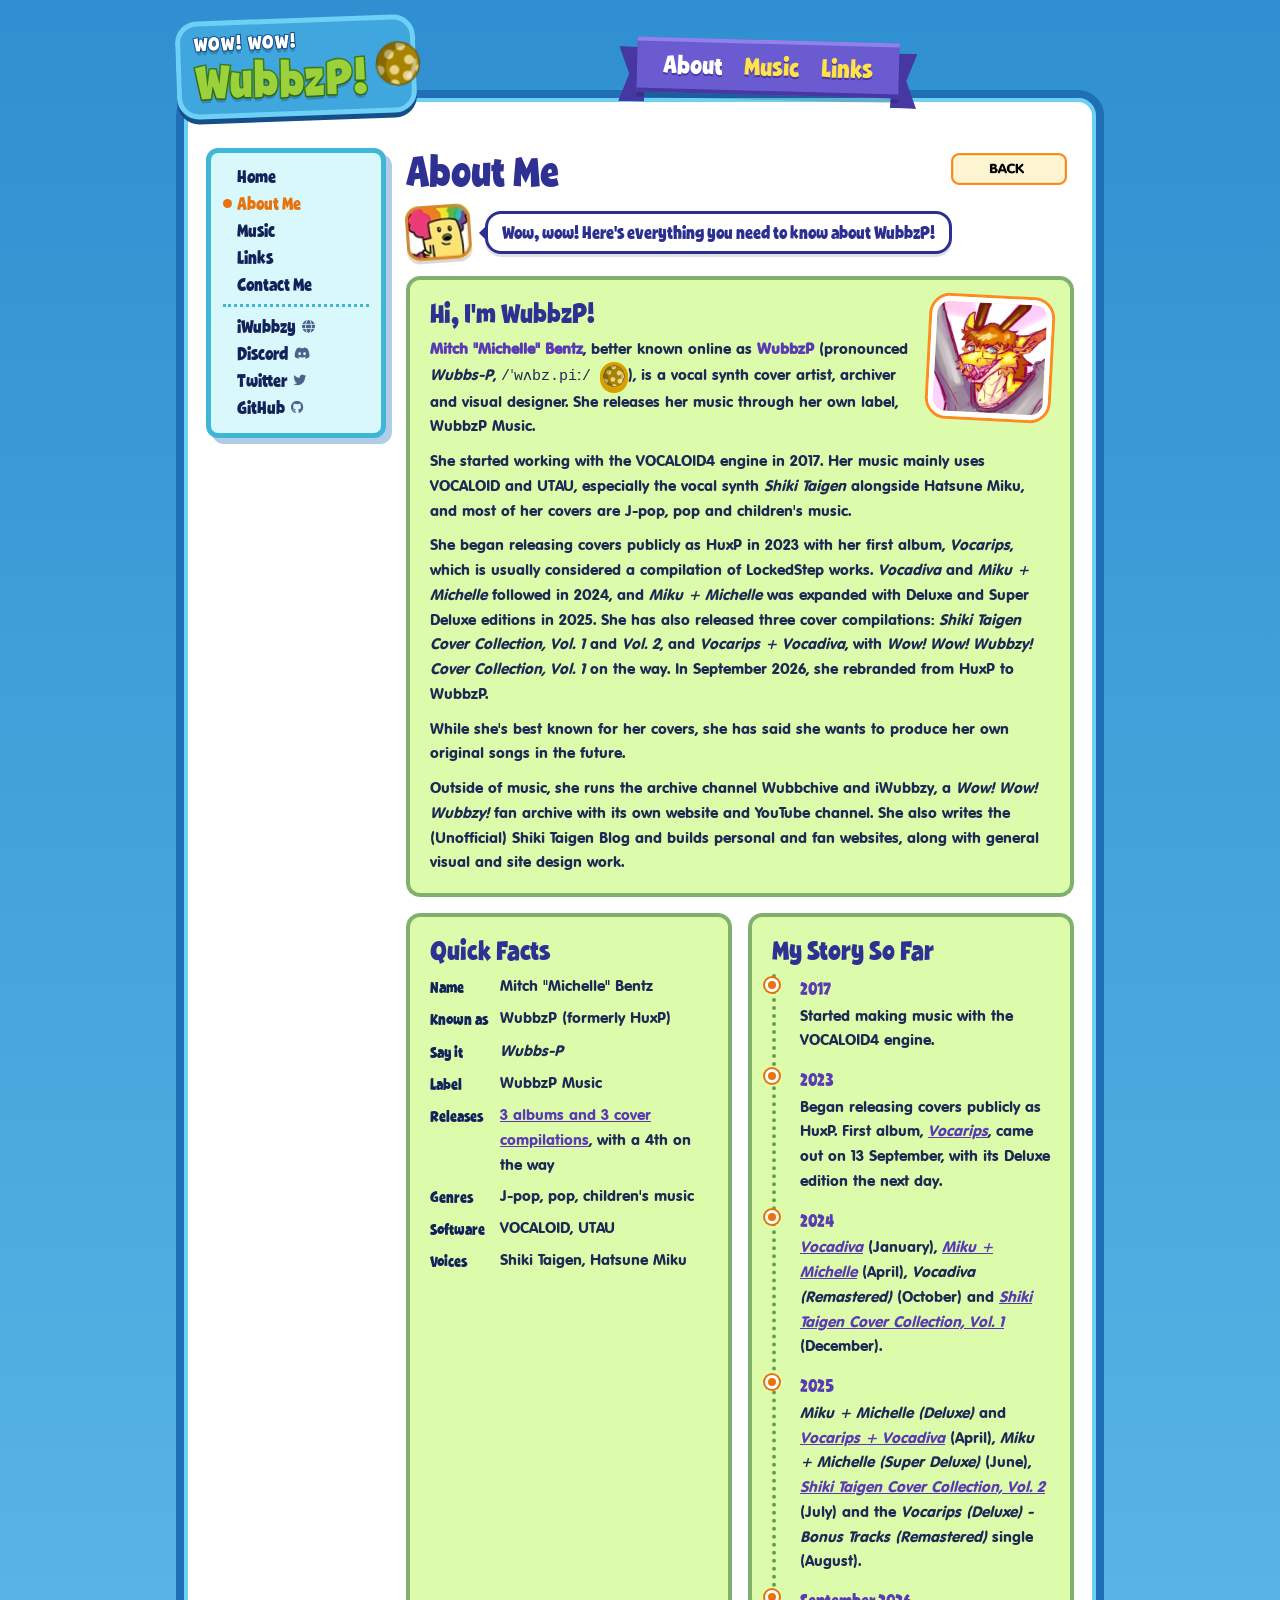
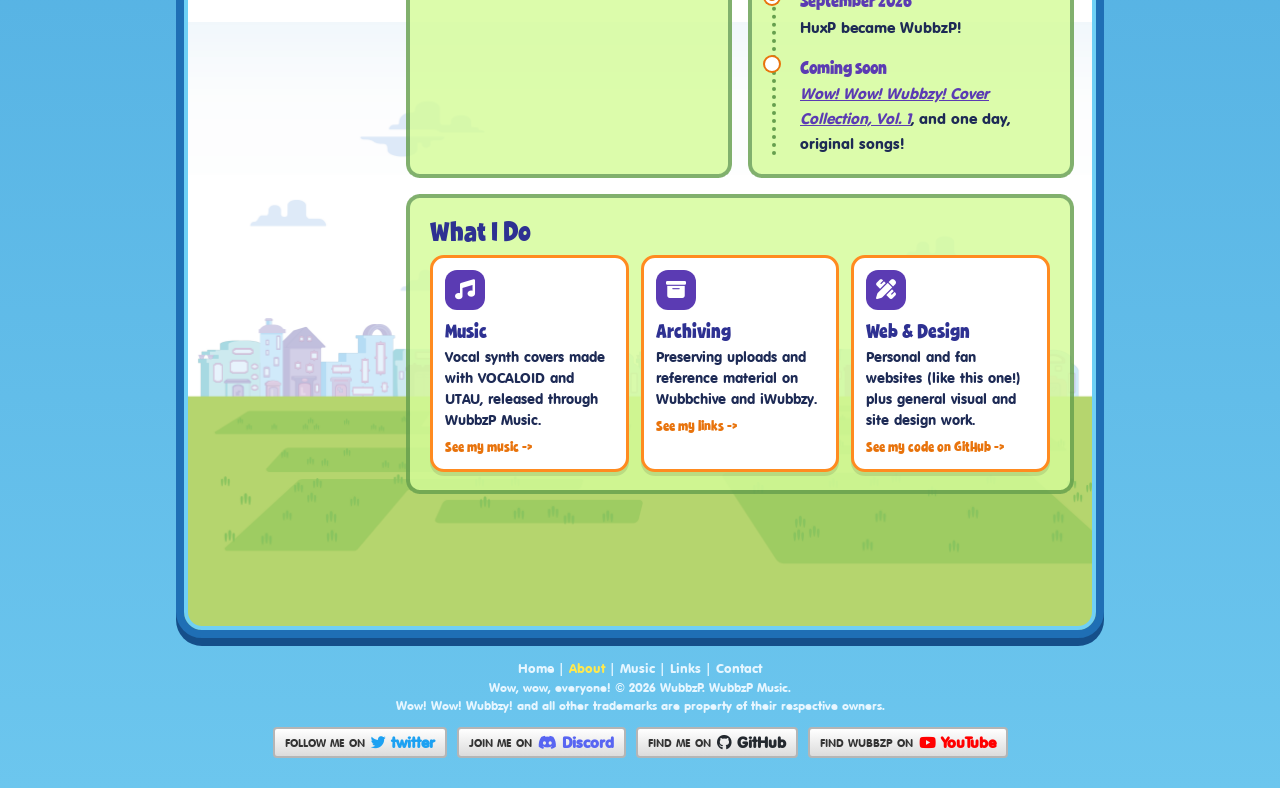
==== about/index.html @ c5487e85 "fix" ====
<!DOCTYPE html>
<html lang="en">
<head>
<meta charset="utf-8"/>
<meta content="width=device-width, initial-scale=1, viewport-fit=cover" name="viewport"/>
<title>About Me | WubbzP</title>
<link href="/assets/icons/kickball-32.png?v=10" rel="icon" sizes="32x32" type="image/png"/>
<meta content="#FBE073" name="theme-color"/>
<link href="/site.webmanifest" rel="manifest"/>
<link href="/assets/icons/wubbzp-192.png" rel="apple-touch-icon"/>
<meta content="About WubbzP (Mitch &quot;Michelle&quot; Bentz): vocal synth cover artist, archiver and visual designer, formerly known as HuxP." name="description"/>
<meta content="About Me | WubbzP" property="og:title"/>
<meta content="About WubbzP (Mitch &quot;Michelle&quot; Bentz): vocal synth cover artist, archiver and visual designer, formerly known as HuxP." property="og:description"/>
<meta content="website" property="og:type"/>
<meta content="https://wubbzp.com/about/" property="og:url"/>
<meta content="https://wubbzp.com/assets/images/mbymiy.png" property="og:image"/>
<meta content="summary_large_image" name="twitter:card"/>
<meta content="@WubbzP" name="twitter:site"/>
<meta content="https://wubbzp.com/assets/images/mbymiy.png" name="twitter:image"/>
<link rel="stylesheet" href="https://cdnjs.cloudflare.com/ajax/libs/font-awesome/6.5.2/css/all.min.css" crossorigin="anonymous" referrerpolicy="no-referrer">
<link rel="stylesheet" href="/assets/css/style.css?v=9a9d2934">
<script>document.documentElement.className += " js";</script>
</head>
<body>
<a class="skip-link" href="#content">Skip to content</a>

<div class="site">

  <!-- Header -->
  <header class="header">
    <a href="/" class="logo" aria-label="WubbzP home">
      <span class="logo-text" aria-hidden="true"><small>WOW! WOW!</small>WubbzP!</span>
      <img src="/assets/icons/kickball-32.png" alt="" />
    </a>

    <nav class="ribbon" aria-label="Main">
      <ul>
        <li><a href="/about/" aria-current="page">About</a></li>
        <li><a href="/music/">Music</a></li>
        <li><a href="/links/">Links</a></li>
      </ul>
    </nav>
  </header>

  <!-- Main stage -->
  <div class="stage stage-page">

    <!-- Left menu -->
    <aside class="sidebar">
      <nav class="menu" aria-label="Site menu">
        <ul>
          <li><a href="/">Home</a></li>
          <li><a href="/about/" aria-current="page">About Me</a></li>
          <li><a href="/music/">Music</a></li>
          <li><a href="/links/">Links</a></li>
          <li><a href="/contact/">Contact Me</a></li>
          <li class="menu-divider" role="separator"></li>
          <li><a href="https://iwubbzy.com" target="_blank" rel="noopener">iWubbzy <i class="fa-solid fa-globe" aria-hidden="true"></i></a></li>
          <li><a href="https://discord.gg/hKXwdhUQzr" target="_blank" rel="noopener">Discord <i class="fa-brands fa-discord" aria-hidden="true"></i></a></li>
          <li><a href="https://twitter.com/wubbzp" target="_blank" rel="noopener">Twitter <i class="fa-brands fa-twitter" aria-hidden="true"></i></a></li>
          <li><a href="https://github.com/wubbzp" target="_blank" rel="noopener">GitHub <i class="fa-brands fa-github" aria-hidden="true"></i></a></li>
        </ul>
      </nav>
    </aside>

    <main class="page" id="content">
      <div class="page-head">
        <h1 class="page-title">About Me</h1>
        <a href="/" class="back-btn" aria-label="Back to home"></a>
      </div>

      <div class="guide">
        <img src="/assets/images/characters/wubbzy.png" alt="" />
        <p>Wow, wow! Here's everything you need to know about WubbzP!</p>
      </div>

      <section class="panel" aria-labelledby="hi">
        <img src="/assets/images/wbzp.png" alt="WubbzP's icon" class="avatar" />
        <h2 id="hi">Hi, I'm WubbzP!</h2>
        <p><strong>Mitch "Michelle" Bentz</strong>, better known online as <strong>WubbzP</strong> (pronounced <em>Wubbs-P</em>, <code>/ˈwʌbz.piː/</code> <button type="button" class="audio-btn" data-play="wubbzp-audio" aria-label="Play WubbzP pronunciation" title="Play pronunciation">Play pronunciation</button>), is a vocal synth cover artist, archiver and visual designer. She releases her music through her own label, WubbzP Music.</p>
        <audio id="wubbzp-audio" src="/assets/audio/How to Pronounce WubbzP.mp3" preload="none"></audio>
        <p>She started working with the VOCALOID4 engine in 2017. Her music mainly uses VOCALOID and UTAU, especially the vocal synth <em>Shiki Taigen</em> alongside Hatsune Miku, and most of her covers are J-pop, pop and children's music.</p>
        <p>She began releasing covers publicly as HuxP in 2023 with her first album, <cite>Vocarips</cite>, which is usually considered a compilation of LockedStep works. <cite>Vocadiva</cite> and <cite>Miku + Michelle</cite> followed in 2024, and <cite>Miku + Michelle</cite> was expanded with Deluxe and Super Deluxe editions in 2025. She has also released three cover compilations: <cite>Shiki Taigen Cover Collection, Vol. 1</cite> and <cite>Vol. 2</cite>, and <cite>Vocarips + Vocadiva</cite>, with <cite>Wow! Wow! Wubbzy! Cover Collection, Vol. 1</cite> on the way. In September 2026, she rebranded from HuxP to WubbzP.</p>
        <p>While she's best known for her covers, she has said she wants to produce her own original songs in the future.</p>
        <p>Outside of music, she runs the archive channel Wubbchive and iWubbzy, a <em>Wow! Wow! Wubbzy!</em> fan archive with its own website and YouTube channel. She also writes the (Unofficial) Shiki Taigen Blog and builds personal and fan websites, along with general visual and site design work.</p>
      </section>

      <div class="panel-row">
        <section class="panel" aria-labelledby="facts">
          <h2 id="facts">Quick Facts</h2>
          <dl class="facts">
            <dt>Name</dt><dd>Mitch "Michelle" Bentz</dd>
            <dt>Known as</dt><dd>WubbzP (formerly HuxP)</dd>
            <dt>Say it</dt><dd><em>Wubbs-P</em></dd>
            <dt>Label</dt><dd>WubbzP Music</dd>
            <dt>Releases</dt><dd><a href="/music/">3 albums and 3 cover compilations</a>, with a 4th on the way</dd>
            <dt>Genres</dt><dd>J-pop, pop, children's music</dd>
            <dt>Software</dt><dd>VOCALOID, UTAU</dd>
            <dt>Voices</dt><dd>Shiki Taigen, Hatsune Miku</dd>
          </dl>
        </section>

        <section class="panel" aria-labelledby="timeline">
          <h2 id="timeline">My Story So Far</h2>
          <ol class="timeline">
            <li><b>2017</b>Started making music with the VOCALOID4 engine.</li>
            <li><b>2023</b>Began releasing covers publicly as HuxP. First album, <a href="/music/#vocarips"><cite>Vocarips</cite></a>, came out on 13 September, with its Deluxe edition the next day.</li>
            <li><b>2024</b><a href="/music/#vocadiva"><cite>Vocadiva</cite></a> (January), <a href="/music/#miku-michelle"><cite>Miku + Michelle</cite></a> (April), <cite>Vocadiva (Remastered)</cite> (October) and <a href="/music/#shiki-taigen-vol-1"><cite>Shiki Taigen Cover Collection, Vol. 1</cite></a> (December).</li>
            <li><b>2025</b><cite>Miku + Michelle (Deluxe)</cite> and <a href="/music/#vocarips-vocadiva"><cite>Vocarips + Vocadiva</cite></a> (April), <cite>Miku + Michelle (Super Deluxe)</cite> (June), <a href="/music/#shiki-taigen-vol-2"><cite>Shiki Taigen Cover Collection, Vol. 2</cite></a> (July) and the <cite>Vocarips (Deluxe) - Bonus Tracks (Remastered)</cite> single (August).</li>
            <li><b>September 2026</b>HuxP became WubbzP!</li>
            <li class="soon"><b>Coming soon</b><a href="/music/#cover-collection"><cite>Wow! Wow! Wubbzy! Cover Collection, Vol. 1</cite></a>, and one day, original songs!</li>
          </ol>
        </section>
      </div>

      <section class="panel" aria-labelledby="what">
        <h2 id="what">What I Do</h2>
        <div class="cards">
          <a href="/music/" class="card">
            <i class="fa-solid fa-music card-icon" aria-hidden="true"></i>
            <b>Music</b>
            Vocal synth covers made with VOCALOID and UTAU, released through WubbzP Music.
            <span class="card-go">See my music -></span>
          </a>
          <a href="/links/" class="card">
            <i class="fa-solid fa-box-archive card-icon" aria-hidden="true"></i>
            <b>Archiving</b>
            Preserving uploads and reference material on Wubbchive and iWubbzy.
            <span class="card-go">See my links -></span>
          </a>
          <a href="https://github.com/wubbzp" class="card" target="_blank" rel="noopener">
            <i class="fa-solid fa-pen-ruler card-icon" aria-hidden="true"></i>
            <b>Web &amp; Design</b>
            Personal and fan websites (like this one!) plus general visual and site design work.
            <span class="card-go">See my code on GitHub -></span>
          </a>
        </div>
      </section>

    </main>

  </div>

  <!-- Footer -->
  <footer class="footer">
    <nav class="footer-links" aria-label="Footer">
      <a href="/">Home</a> |
      <a href="/about/" aria-current="page">About</a> |
      <a href="/music/">Music</a> |
      <a href="/links/">Links</a> |
      <a href="/contact/">Contact</a>
    </nav>
    <p>Wow, wow, everyone! © <span id="year">2026</span> WubbzP. WubbzP Music.</p>
    <p>Wow! Wow! Wubbzy! and all other trademarks are property of their respective owners.</p>

    <div class="socials">
      <a href="https://twitter.com/wubbzp" class="social" target="_blank" rel="noopener">Follow me on <b class="tw"><i class="fa-brands fa-twitter" aria-hidden="true"></i> twitter</b></a>
      <a href="https://discord.gg/hKXwdhUQzr" class="social" target="_blank" rel="noopener">Join me on <b class="dc"><i class="fa-brands fa-discord" aria-hidden="true"></i> Discord</b></a>
      <a href="https://github.com/wubbzp" class="social" target="_blank" rel="noopener">Find me on <b class="gh"><i class="fa-brands fa-github" aria-hidden="true"></i> GitHub</b></a>
      <a href="https://www.youtube.com/@wubbzp" class="social" target="_blank" rel="noopener">Find WubbzP on <b class="yt"><i class="fa-brands fa-youtube" aria-hidden="true"></i> YouTube</b></a>
    </div>
  </footer>

</div>

<script src="/assets/js/site.js?v=1f1245d1"></script>
</body>
</html>
---- assets/css/style.css ----
/* WubbzP.com: styled after the 2008 Wow! Wow! Wubbzy! website.
   Shared by every page. */

@font-face {
  font-family: "House Holiday Sans";
  src: url("/assets/fonts/house-holiday-sans.ttf") format("truetype");
  size-adjust: 125%;
  font-display: swap;
}
@font-face {
  font-family: "VAG Rounded";
  src: url("/assets/fonts/vag-rounded.ttf") format("truetype");
  font-display: swap;
}

:root {
  --page-top: #2f8fd0;
  --page-bottom: #6cc6ee;

  --frame: #1f6fb5;
  --frame-light: #6fd0f5;
  --frame-dark: #154f8a;

  --logo-bg: #3fa6de;
  --logo-green: #9bd23c;
  --logo-green-dark: #3c7a1a;

  --ribbon: #6a5bd0;
  --ribbon-dark: #4637a3;
  --ribbon-text: #ffe14a;

  --yellow: #ffe94d;
  --yellow-dark: #e8b400;
  --navy: #2b2f8f;
  --ink: #13235a;

  --menu-bg: #d8f8fc;
  --menu-border: #3fb6d6;
  --menu-active: #e8730c;

  --house: #b9b5ec;
  --house-dark: #7f78cf;
  --house-light: #dcd9fb;

  --burst-top: #ff7aa8;
  --burst-bottom: #ff9e45;

  --card-cream: #fffbea;
  --purple-text: #5b3bb3;
  --red-text: #e8291c;
  --orange-frame: #ff8b20;
  --panel-border: #669f4e;
}

*, *::before, *::after { box-sizing: border-box; }

html {
  min-height: 100%;
  background: linear-gradient(180deg, var(--page-top) 0%, var(--page-bottom) 100%);
  scroll-behavior: smooth;
}

body {
  margin: 0;
  padding: 0;
  font-family: "VAG Rounded", "Nunito", sans-serif;
  color: var(--navy);
  overflow-x: hidden;
}

a { color: inherit; text-decoration: none; }
img { max-width: 100%; }
:focus-visible { outline: 4px solid var(--yellow); outline-offset: 2px; }
/* yellow is hard to see on the light panels and white cards */
.panel :focus-visible, .box :focus-visible { outline-color: var(--frame); }

.skip-link {
  position: absolute;
  left: 12px;
  top: -60px;
  z-index: 100;
  background: var(--yellow);
  color: var(--navy);
  border: 3px solid var(--frame);
  border-radius: 10px;
  padding: 6px 12px;
  font-family: "House Holiday Sans", cursive;
}
.skip-link:focus { top: 12px; }

.visually-hidden {
  position: absolute !important;
  width: 1px;
  height: 1px;
  overflow: hidden;
  clip: rect(0 0 0 0);
  white-space: nowrap;
}

.site {
  width: 100%;
  max-width: 960px;
  margin: 0 auto;
  padding: 18px 16px 30px;
}

/* ---------- Header: logo box and ribbon nav ---------- */
.header {
  display: grid;
  grid-template-columns: 240px 1fr;
  align-items: center;
  gap: 16px;
  position: relative;
  z-index: 5;
  margin-bottom: -26px;
}

.logo {
  display: flex;
  align-items: center;
  gap: 8px;
  background: var(--logo-bg);
  border: 5px solid var(--frame-light);
  border-radius: 22px;
  padding: 8px 14px;
  box-shadow: 0 5px 0 var(--frame-dark);
  transform: rotate(-2deg);
  transition: transform 0.15s;
}
.logo:hover { transform: rotate(0deg) scale(1.03); }
.logo-text {
  display: block;
  font-family: "House Holiday Sans", cursive;
  font-weight: normal;
  font-size: 50px;
  line-height: 1;
  letter-spacing: 1px;
  color: var(--logo-green);
  -webkit-text-stroke: 3px var(--logo-green-dark);
  paint-order: stroke fill;
  text-shadow: 0 4px 0 rgba(0,0,0,0.18);
  margin: 0;
}
.logo-text small {
  display: block;
  font-size: 20px;
  letter-spacing: 1px;
  color: #ffffff;
  -webkit-text-stroke: 2px var(--frame-dark);
  margin-bottom: 2px;
}
.logo img {
  width: 44px;
  height: 44px;
  transform: rotate(12deg);
}

/* Purple ribbon navigation */
.ribbon {
  /* the ribbon's folded tails (::before/::after) sit behind the band (ul) */
  justify-self: center;
  position: relative;
  transform: rotate(1.5deg);
}
.ribbon::before, .ribbon::after {
  content: "";
  position: absolute;
  top: 10px;
  width: 26px;
  height: 100%;
  background: var(--ribbon-dark);
  z-index: 0;
}
.ribbon::before { left: -18px; clip-path: polygon(0 0, 100% 0, 100% 100%, 0 100%, 40% 50%); }
.ribbon::after { right: -18px; clip-path: polygon(0 0, 100% 0, 60% 50%, 100% 100%, 0 100%); }
.ribbon ul {
  position: relative;
  z-index: 1;
  background: var(--ribbon);
  border-top: 4px solid #8f82ea;
  border-bottom: 4px solid var(--ribbon-dark);
  box-shadow: 0 5px 0 rgba(0,0,0,0.15);
  list-style: none;
  margin: 0;
  padding: 6px 26px 8px;
  display: flex;
  flex-wrap: wrap;
  justify-content: center;
  gap: 4px 22px;
}
.ribbon a {
  font-family: "House Holiday Sans", cursive;
  font-size: 26px;
  color: var(--ribbon-text);
  text-shadow: 0 2px 0 var(--ribbon-dark);
  transition: color 0.15s;
}
.ribbon a:hover, .ribbon a[aria-current="page"] { color: #ffffff; }

/* ---------- Main stage ---------- */
.stage {
  position: relative;
  border: 8px solid var(--frame);
  border-radius: 26px;
  box-shadow: inset 0 0 0 4px var(--frame-light), 0 8px 0 var(--frame-dark);
  background: #eaf6ff url("/assets/images/bg.png") center bottom / cover no-repeat;
  padding: 50px 22px 22px;
  display: grid;
  grid-template-columns: 180px 1fr 280px;
  gap: 20px;
  align-items: start;
}
/* Inner pages: menu + one content column, like the original site's inner pages */
.stage-page {
  grid-template-columns: 180px 1fr;
  background: #ffffff url("/assets/images/bg.png") center bottom / 100% auto no-repeat;
  padding-bottom: 120px;
}

/* Left sidebar menu */
.sidebar { display: flex; flex-direction: column; gap: 22px; }
.menu {
  background: var(--menu-bg);
  border: 5px solid var(--menu-border);
  border-radius: 12px;
  box-shadow: 6px 6px 0 rgba(31,111,181,0.35);
  padding: 10px 12px 12px;
}
.menu ul { list-style: none; margin: 0; padding: 0; }
.menu-divider {
  border-top: 3px dotted var(--menu-border);
  margin: 6px 0;
}
.menu a {
  display: flex;
  align-items: center;
  gap: 6px;
  font-family: "House Holiday Sans", cursive;
  font-size: 18px;
  line-height: 1.5;
  color: var(--ink);
  padding-left: 14px;
  position: relative;
}
.menu a::before {
  content: "";
  position: absolute;
  left: 0;
  width: 9px;
  height: 9px;
  border-radius: 50%;
  background: transparent;
}
.menu a:hover, .menu a[aria-current="page"] { color: var(--menu-active); }
.menu a:hover::before, .menu a[aria-current="page"]::before { background: var(--menu-active); }
.menu i { font-size: 13px; opacity: 0.7; }

/* ---------- Home: Razz ----------
   Razz stands in the bottom-left corner of the stage (where the original
   site's mailbox was), flush with the frame. He swings in when first seen;
   poking him squashes and springs him from the poke point. */
/* Razz comes last in the page (so keyboard order matches the screen) but
   shares the left column with the menu, which reserves room for him. */
.stage:not(.stage-page) .sidebar { grid-column: 1; grid-row: 1; padding-bottom: 173px; }
.razz-spot {
  position: relative;
  grid-column: 1;
  grid-row: 1;
  align-self: end;
  justify-self: center;
  width: 160px;
  margin-bottom: -22px; /* pinned to the stage's bottom edge */
  z-index: 3;
}
.razz {
  display: block;
  width: 100%;
  padding: 0;
  border: 0;
  background: none;
  cursor: pointer;
  transform-origin: 50% 100%;
  -webkit-tap-highlight-color: transparent;
}
.razz:focus-visible { outline: 4px solid var(--frame); outline-offset: 4px; border-radius: 16px; }
.js .razz-spot:not(.is-in) .razz { opacity: 0; transform: rotate(-70deg); }
.razz-spot.is-in .razz { animation: razz-swing 1.1s cubic-bezier(.2, .8, .3, 1) both; }
.razz-spot.is-settled .razz { animation: none; }
@keyframes razz-swing {
  0% { opacity: 0; transform: rotate(-70deg) translateX(-30%); }
  35% { opacity: 1; }
  60% { transform: rotate(9deg); }
  78% { transform: rotate(-4deg); }
  90% { transform: rotate(1.5deg); }
  100% { opacity: 1; transform: none; }
}
.razz-body {
  display: block;
  position: relative;
  transform: perspective(700px) rotateX(var(--rx, 0deg)) rotateY(var(--ry, 0deg));
  transform-origin: 50% 100%;
  transition: transform 0.15s ease-out, filter 0.2s;
  filter: drop-shadow(0 4px 0 rgba(0,0,0,0.12));
}
.razz:hover .razz-body, .razz:focus-visible .razz-body { filter: drop-shadow(0 10px 8px rgba(0,0,0,0.22)); }
.razz-body img {
  display: block;
  width: 100%;
  height: auto;
  transform-origin: 50% 100%;
  animation: razz-idle 4s ease-in-out infinite;
}
@keyframes razz-idle {
  0%, 100% { rotate: 0deg; }
  50% { rotate: 1.2deg; }
}
/* the squash has its own layer so the tilt above keeps pivoting at his feet */
.razz-squash { display: block; transform-origin: 50% 100%; }
.razz-squash.poked { animation: razz-poke 0.65s cubic-bezier(.3, .7, .4, 1); }
@keyframes razz-poke {
  0% { scale: 1 1; }
  15% { scale: 1.1 0.84; }
  38% { scale: 0.93 1.1; }
  58% { scale: 1.04 0.96; }
  78% { scale: 0.99 1.02; }
  100% { scale: 1 1; }
}
.razz-ripple {
  position: absolute;
  width: 16px;
  height: 16px;
  margin: -8px 0 0 -8px;
  border: 3px solid var(--burst-bottom);
  border-radius: 50%;
  pointer-events: none;
  animation: razz-ripple 0.6s ease-out forwards;
}
@keyframes razz-ripple {
  from { transform: scale(0.4); opacity: 1; }
  to { transform: scale(5); opacity: 0; }
}
.razz-bubble {
  position: absolute;
  left: 50%;
  bottom: calc(100% - 18px);
  width: max-content;
  max-width: 190px;
  transform: translateX(-50%) scale(0);
  transform-origin: 50% 100%;
  background: #ffffff;
  border: 3px solid var(--purple-text);
  border-radius: 12px;
  padding: 4px 10px;
  font-family: "House Holiday Sans", cursive;
  font-size: 16px;
  line-height: 1.15;
  text-align: center;
  color: var(--purple-text);
  box-shadow: 0 3px 0 rgba(0,0,0,0.12);
  transition: transform 0.2s ease;
  pointer-events: none;
  z-index: 4;
}
.razz-bubble::after {
  content: "";
  position: absolute;
  left: 50%;
  top: 100%;
  margin-left: -7px;
  border: 7px solid transparent;
  border-top-color: var(--purple-text);
}
.razz-spot.show-bubble .razz-bubble { transform: translateX(-50%) scale(1); }

/* ---------- Home: video house ---------- */
.house {
  position: relative;
  margin-top: 58px;
  background: var(--house);
  border: 6px solid var(--house-dark);
  border-top: 0;
  border-radius: 0 0 22px 22px;
  padding: 10px 22px 22px;
  box-shadow: 0 6px 0 rgba(0,0,0,0.1);
}
.house::before {
  /* the roof */
  content: "";
  position: absolute;
  left: -6px;
  right: -6px;
  bottom: 100%;
  height: 64px;
  background: var(--house-dark);
  clip-path: polygon(50% 0, 100% 72%, 100% 100%, 0 100%, 0 72%);
}
.house::after {
  content: "";
  position: absolute;
  left: 0;
  right: 0;
  bottom: 100%;
  height: 56px;
  background: var(--house);
  clip-path: polygon(50% 0, 100% 74%, 100% 100%, 0 100%, 0 74%);
}
.video {
  position: relative;
  z-index: 1;
  aspect-ratio: 16 / 9;
  background: var(--house-light);
  border: 5px solid #ffffff;
  border-radius: 14px;
  box-shadow: 0 0 0 3px var(--house-dark);
  overflow: hidden;
}
.video iframe {
  display: block;
  width: 100%;
  height: 100%;
  border: 0;
}
.house h2 {
  font-family: "House Holiday Sans", cursive;
  font-weight: normal;
  font-size: 34px;
  color: var(--navy);
  text-align: center;
  margin: 16px 0 0;
  position: relative;
  z-index: 1;
}

/* ---------- Home: featured release + visitor counter ---------- */
.feature { position: relative; padding-top: 6px; }
.album {
  display: block;
  position: relative;
  width: 74%;
  background: #ffffff;
  border: 4px solid #2c2c2c;
  border-radius: 6px;
  padding: 6px;
  transform: rotate(-5deg);
  box-shadow: 6px 8px 0 rgba(0,0,0,0.2);
  margin-left: 2px;
}
.album-art {
  aspect-ratio: 1 / 1;
  border-radius: 2px;
  background:
    radial-gradient(circle at 50% 42%, rgba(255,255,255,0.55) 0 22%, transparent 23%),
    repeating-linear-gradient(45deg, #ffe94d 0 14px, #ffdf2e 14px 28px);
  display: flex;
  flex-direction: column;
  align-items: center;
  justify-content: space-between;
  padding: 10px 8px 8px;
  text-align: center;
  font-family: "House Holiday Sans", cursive;
  color: var(--purple-text);
}
.album-art .album-title {
  font-size: 18px;
  line-height: 1.05;
  -webkit-text-stroke: 4px #ffffff;
  paint-order: stroke fill;
}
.album-art .album-vol {
  background: var(--purple-text);
  color: #ffffff;
  font-size: 16px;
  padding: 2px 12px;
  border-radius: 10px;
}
.mystery-wrap {
  position: relative;
  width: 44%;
}
.mystery {
  display: block;
  width: 100%;
  aspect-ratio: 1 / 1;
  border: 5px solid var(--menu-active);
  border-radius: 18px;
  background: #ffffff;
  box-shadow: 0 4px 0 rgba(0,0,0,0.18);
  cursor: pointer;
  padding: 0;
  font-family: "House Holiday Sans", cursive;
  font-size: 54px;
  line-height: 1;
  color: var(--purple-text);
  transform: rotate(-6deg);
  transition: transform 0.15s;
}
.mystery:hover { transform: rotate(0deg) scale(1.06); }
.mystery:focus-visible { outline: 4px solid var(--frame); outline-offset: 3px; }
.mystery.pop { animation: mystery-pop 0.7s ease; }
@keyframes mystery-pop {
  0% { transform: rotate(-6deg) scale(1); }
  30% { transform: rotate(180deg) scale(1.3); }
  60% { transform: rotate(350deg) scale(0.9); }
  100% { transform: rotate(354deg) scale(1); }
}
.sparkle {
  position: absolute;
  left: 50%;
  top: 50%;
  pointer-events: none;
  font-size: 24px;
  color: var(--purple-text);
  -webkit-text-stroke: 1px #ffffff;
  animation: sparkle 0.9s ease-out forwards;
}
@keyframes sparkle {
  from { transform: translate(-50%, -50%) scale(0.4); opacity: 1; }
  to { transform: translate(calc(-50% + var(--dx)), calc(-50% + var(--dy))) scale(1.2) rotate(40deg); opacity: 0; }
}
.mystery-bubble {
  position: absolute;
  left: 50%;
  bottom: calc(100% + 10px);
  transform: translateX(-50%) scale(0);
  white-space: nowrap;
  background: #ffffff;
  border: 3px solid var(--purple-text);
  border-radius: 12px;
  padding: 4px 10px;
  font-size: 15px;
  color: var(--purple-text);
  transition: transform 0.2s ease;
  pointer-events: none;
  z-index: 2;
}
.mystery-bubble::after {
  content: "";
  position: absolute;
  left: 50%;
  top: 100%;
  margin-left: -7px;
  border: 7px solid transparent;
  border-top-color: var(--purple-text);
}
.mystery-wrap.show-bubble .mystery-bubble { transform: translateX(-50%) scale(1); }

.burst {
  position: absolute;
  top: -8px;
  right: -12px;
  width: 140px;
  height: 140px;
  display: flex;
  align-items: center;
  justify-content: center;
  text-align: center;
  background: linear-gradient(180deg, var(--burst-top), var(--burst-bottom));
  clip-path: polygon(50% 0%, 59% 14%, 75% 6%, 76% 23%, 93% 25%, 85% 40%, 100% 50%, 85% 60%, 93% 75%, 76% 77%, 75% 94%, 59% 86%, 50% 100%, 41% 86%, 25% 94%, 24% 77%, 7% 75%, 15% 60%, 0% 50%, 15% 40%, 7% 25%, 24% 23%, 25% 6%, 41% 14%);
  font-family: "House Holiday Sans", cursive;
  font-size: 23px;
  line-height: 1;
  color: #ffffff;
  text-shadow: 0 2px 0 #c2410c;
  transform: rotate(8deg);
  animation: wobble 3s ease-in-out infinite;
  pointer-events: none;
}
@keyframes wobble {
  0%, 100% { transform: rotate(8deg) scale(1); }
  50% { transform: rotate(2deg) scale(1.06); }
}
.feature-cta {
  display: block;
  text-align: right;
  position: relative;
  z-index: 1;
  font-family: "House Holiday Sans", cursive;
  font-size: 19px;
  line-height: 1.15;
  color: #2b3da8;
  margin: 10px 4px 12px 0;
}
a.feature-cta:hover { color: var(--menu-active); }
.feature-card {
  background: var(--card-cream);
  border: 6px solid #a58ae0;
  border-radius: 22px;
  box-shadow: inset 0 0 0 3px #ffffff, 0 6px 0 rgba(0,0,0,0.12);
  padding: 14px 12px;
  text-align: center;
  font-family: "House Holiday Sans", cursive;
  font-size: 24px;
  line-height: 1.1;
  color: var(--purple-text);
  margin: 0;
}

/* Visitor counter + its "counted since" tooltip */
.counter {
  position: relative;
  cursor: help;
}
.counter-digits {
  display: flex;
  justify-content: center;
  gap: 4px;
  margin: 8px 0 4px;
}
.counter-digits span {
  display: inline-block;
  min-width: 28px;
  padding: 4px 0;
  background: linear-gradient(180deg, #3d3fa0 0 50%, #2b2f8f 50% 100%);
  border: 3px solid #1f2270;
  border-radius: 6px;
  color: var(--yellow);
  font-family: "VAG Rounded", sans-serif;
  font-size: 26px;
  line-height: 1;
  box-shadow: 0 3px 0 rgba(0,0,0,0.2);
}
.counter small {
  display: block;
  font-size: 16px;
  color: #2b3da8;
}
.counter small i { font-size: 13px; opacity: 0.75; }
.counter-note {
  position: absolute;
  left: 50%;
  bottom: calc(100% + 12px);
  width: min(260px, 90vw);
  transform: translateX(-50%) translateY(6px);
  opacity: 0;
  visibility: hidden;
  background: var(--navy);
  color: #ffffff;
  border: 3px solid #ffffff;
  border-radius: 12px;
  box-shadow: 0 4px 0 rgba(0,0,0,0.2);
  padding: 8px 12px;
  font-family: "VAG Rounded", sans-serif;
  font-size: 13px;
  line-height: 1.4;
  text-align: center;
  transition: opacity 0.15s, transform 0.15s, visibility 0.15s;
  z-index: 10;
  pointer-events: none;
}
.counter-note::after {
  content: "";
  position: absolute;
  left: 50%;
  top: 100%;
  margin-left: -8px;
  border: 8px solid transparent;
  border-top-color: var(--navy);
}
.counter:hover .counter-note,
.counter:focus .counter-note,
.counter:focus-within .counter-note {
  opacity: 1;
  visibility: visible;
  transform: translateX(-50%) translateY(0);
}
.counter:focus-visible { outline: 4px solid var(--frame); outline-offset: 3px; }

/* ---------- Blue-framed boxes (below the stage) ---------- */
.box {
  background: var(--logo-bg);
  border: 5px solid var(--frame-light);
  border-radius: 22px;
  padding: 7px;
  box-shadow: 0 6px 0 var(--frame-dark);
}
.box-inner {
  height: 100%;
  background: var(--card-cream);
  border-radius: 14px;
  padding: 16px 18px 18px;
  font-size: 15px;
  line-height: 1.6;
  color: #24236b;
}
.box h2 {
  font-family: "House Holiday Sans", cursive;
  font-weight: normal;
  font-size: 30px;
  line-height: 1.1;
  color: var(--navy);
  margin: 0 0 8px;
}
.box p { margin: 0 0 12px; }
.box strong { color: var(--purple-text); }

.news {
  list-style: none;
  margin: 0;
  padding: 0;
}
.news li {
  display: grid;
  grid-template-columns: 74px 1fr;
  gap: 10px;
  align-items: start;
  padding: 8px 0;
  border-bottom: 3px dotted #e7d9a6;
}
.news li:last-child { border-bottom: 0; padding-bottom: 0; }
.news time, .news .news-date {
  display: block;
  background: var(--purple-text);
  color: #ffffff;
  font-family: "House Holiday Sans", cursive;
  font-size: 14px;
  line-height: 1.1;
  text-align: center;
  border-radius: 10px;
  padding: 5px 4px;
}
.news .news-date.soon { background: var(--burst-bottom); }
.news b {
  display: block;
  font-family: "House Holiday Sans", cursive;
  font-weight: normal;
  font-size: 18px;
  color: var(--navy);
}
.news span { font-size: 14px; }
.news-box { margin-top: 18px; }
@media (min-width: 881px) {
  .news-box .news {
    display: grid;
    grid-auto-flow: column;
    grid-auto-columns: 1fr; /* one column per news item */
    gap: 0 18px;
  }
  .news-box .news li {
    border-bottom: 0;
    border-left: 3px dotted #e7d9a6;
    padding: 4px 0 4px 16px;
  }
  .news-box .news li:first-child { border-left: 0; padding-left: 0; }
}
.news a { color: var(--purple-text); text-decoration: underline; }

/* ---------- Bottom promo row ---------- */
.promos { margin-top: 18px; }
.promos-single { display: flex; justify-content: center; }
.stack-btn {
  display: block;
  flex: 1;
  background: var(--yellow);
  border: 4px solid var(--frame);
  border-radius: 14px;
  box-shadow: inset 0 -6px 0 var(--yellow-dark), 0 4px 0 var(--frame-dark);
  text-align: center;
  padding: 4px 6px 8px;
  font-family: "House Holiday Sans", cursive;
  font-size: 24px;
  line-height: 1;
  color: var(--navy);
  transition: transform 0.1s;
}
.stack-btn small { display: block; font-size: 14px; margin-bottom: 2px; }
.stack-btn:hover { transform: translateY(-2px); }
.stack-btn:active { transform: translateY(3px); box-shadow: inset 0 -6px 0 var(--yellow-dark), 0 1px 0 var(--frame-dark); }
.promos-single .stack-btn { flex: 0 1 380px; padding: 6px 10px 10px; font-size: 30px; }
.promos-single .stack-btn small { font-size: 16px; }

/* ---------- Inner pages ---------- */
.page { min-width: 0; }
.page-head {
  display: flex;
  align-items: center;
  justify-content: space-between;
  gap: 12px;
  margin: 0 0 12px;
}
.page-title {
  font-family: "House Holiday Sans", cursive;
  font-weight: normal;
  font-size: 44px;
  line-height: 1;
  color: #2e3192;
  margin: 0;
}

/* BACK button: the original site's button art, with its hover/press states */
.back-btn {
  flex: none;
  display: block;
  width: 131px;
  height: 45px;
  background: url("/assets/images/original/back-up.png") center / contain no-repeat;
}
.back-btn:hover, .back-btn:focus-visible { background-image: url("/assets/images/original/back-over.png"); }
.back-btn:active { background-image: url("/assets/images/original/back-down.png"); transform: translateY(1px); }
.back-btn:focus-visible { outline: 3px solid var(--frame); outline-offset: -4px; border-radius: 12px; }

/* Character guide with a speech bubble */
.guide {
  display: flex;
  align-items: center;
  gap: 14px;
  margin: 0 0 16px;
}
.guide img {
  flex: none;
  width: 65px;
  height: auto;
  transform: rotate(-4deg);
  filter: drop-shadow(0 3px 0 rgba(0,0,0,0.15));
}
.guide p {
  position: relative;
  margin: 0;
  background: #ffffff;
  border: 3px solid var(--navy);
  border-radius: 16px;
  padding: 8px 14px;
  font-family: "House Holiday Sans", cursive;
  font-size: 18px;
  line-height: 1.2;
  color: var(--navy);
  box-shadow: 0 3px 0 rgba(0,0,0,0.12);
}
.guide p::before {
  content: "";
  position: absolute;
  right: 100%;
  top: 50%;
  margin-top: -9px;
  border: 9px solid transparent;
  border-right-color: var(--navy);
}

/* Green panel: the original Characters-page panel art, stretched with border-image */
.panel {
  border: 20px solid transparent;
  border-image: url("/assets/images/original/green-panel.png") 20 fill / 20px stretch;
  padding: 2px 4px;
  margin: 0 0 16px;
  font-size: 15px;
  line-height: 1.65;
  color: #1d2a55;
}
.panel h2 {
  font-family: "House Holiday Sans", cursive;
  font-weight: normal;
  font-size: 28px;
  line-height: 1.1;
  color: #2e3192;
  margin: 0 0 8px;
}
.panel h3 {
  font-family: "House Holiday Sans", cursive;
  font-weight: normal;
  font-size: 21px;
  line-height: 1.15;
  color: var(--ink);
  margin: 14px 0 4px;
}
.panel p { margin: 0 0 10px; }
.panel > :last-child { margin-bottom: 0; }
.panel strong { color: var(--purple-text); }
.panel a:not(.cream-btn, .card, .picker-tab, .picker-overview-grid a) { color: var(--purple-text); text-decoration: underline; }
.panel a:not(.cream-btn, .card, .picker-tab, .picker-overview-grid a):hover { color: var(--menu-active); }
.panel-row {
  display: grid;
  grid-template-columns: 1fr 1fr;
  gap: 16px;
}
.panel-row > .panel { margin-bottom: 16px; }

.avatar {
  float: right;
  width: clamp(80px, 22vw, 120px);
  margin: 0 0 10px 14px;
  border: 5px solid #ffffff;
  border-radius: 18px;
  box-shadow: 0 0 0 3px var(--orange-frame);
  transform: rotate(3deg);
}

/* Kickball pronunciation button */
.audio-btn {
  background: #ffdb4d url("/assets/icons/kickball-32.png") center/cover no-repeat;
  border: 3px solid #d99e00;
  border-radius: 50%;
  cursor: pointer;
  width: 28px;
  height: 28px;
  padding: 0;
  margin-left: 4px;
  vertical-align: middle;
  box-shadow: 0 3px 0 #d99e00;
  overflow: hidden;
  text-indent: -9999px;
  transition: transform 0.1s;
}
.audio-btn:active { transform: translateY(3px); box-shadow: none; }

/* Cream buttons: the original blank button art, glowing on hover like the BACK button */
.btn-row {
  display: flex;
  flex-wrap: wrap;
  gap: 10px 12px;
  margin: 12px 0 0;
}
.cream-btn {
  display: inline-flex;
  align-items: center;
  justify-content: center;
  gap: 6px;
  min-height: 32px;
  border-style: solid;
  border-width: 10px;
  border-image: url("/assets/images/original/cream-button.png") 10 fill / 10px stretch;
  background: none;
  padding: 0 6px;
  font-family: "VAG Rounded", sans-serif;
  font-size: 13px;
  font-weight: bold;
  line-height: 1;
  letter-spacing: 0.5px;
  text-transform: uppercase;
  color: #111111;
  cursor: pointer;
  white-space: nowrap;
}
.cream-btn:hover, .cream-btn:focus-visible {
  border-image: url("/assets/images/original/cream-button-glow.png") 17 fill / 17px / 7px stretch;
}
.cream-btn:active { transform: translateY(1px); }
.cream-btn:focus-visible { outline: none; }
.cream-btn i { font-size: 14px; }

/* Facts list */
.facts {
  display: grid;
  grid-template-columns: auto 1fr;
  gap: 6px 12px;
  margin: 0;
}
.facts dt {
  font-family: "House Holiday Sans", cursive;
  font-size: 16px;
  color: var(--ink);
  white-space: nowrap;
}
.facts dd { margin: 0; }

/* Timeline */
.timeline {
  list-style: none;
  margin: 0;
  padding: 0 0 0 18px;
  border-left: 4px dotted var(--panel-border);
}
.timeline li {
  position: relative;
  padding: 0 0 12px 6px;
}
.timeline li:last-child { padding-bottom: 0; }
.timeline li::before {
  content: "";
  position: absolute;
  left: -29px;
  top: 4px;
  width: 14px;
  height: 14px;
  border-radius: 50%;
  background: var(--menu-active);
  border: 3px solid #ffffff;
  box-shadow: 0 0 0 2px var(--menu-active);
}
.timeline li.soon::before { background: #ffffff; }
.timeline b {
  display: block;
  font-family: "House Holiday Sans", cursive;
  font-weight: normal;
  font-size: 18px;
  color: var(--purple-text);
}

/* Cards (What I Do, Elsewhere) */
.cards {
  display: grid;
  grid-template-columns: repeat(auto-fit, minmax(170px, 1fr));
  gap: 12px;
}
.card {
  display: block;
  background: #ffffff;
  border: 3px solid var(--orange-frame);
  border-radius: 14px;
  padding: 12px;
  box-shadow: 0 4px 0 rgba(0,0,0,0.1);
  font-size: 14px;
  line-height: 1.5;
  color: #1d2a55;
  transition: transform 0.15s;
}
a.card:hover { transform: translateY(-3px) rotate(-1deg); }
.card i.card-icon {
  display: inline-flex;
  align-items: center;
  justify-content: center;
  width: 40px;
  height: 40px;
  border-radius: 12px;
  background: var(--purple-text);
  color: #ffffff;
  font-size: 20px;
  margin-bottom: 6px;
}
.card b {
  display: block;
  font-family: "House Holiday Sans", cursive;
  font-weight: normal;
  font-size: 20px;
  color: #2e3192;
}
.card .card-go {
  display: block;
  margin-top: 6px;
  font-family: "House Holiday Sans", cursive;
  color: var(--menu-active);
}

.chips { display: flex; flex-wrap: wrap; gap: 6px; margin: 4px 0 10px; padding: 0; list-style: none; }
.chips li {
  background: #ffffff;
  border: 2px solid var(--panel-border);
  border-radius: 999px;
  padding: 2px 10px;
  font-size: 13px;
}

/* ---------- Picker: the original Characters-page layout ---------- */
.picker {
  display: grid;
  grid-template-columns: 112px 1fr;
  gap: 12px;
  align-items: start;
  margin: 0 0 16px;
}
.picker > * { min-width: 0; }
.picker-list {
  margin: 0;
  padding: 0;
}
.picker-list ul {
  list-style: none;
  margin: 0;
  padding: 0;
  display: flex;
  flex-direction: column;
  gap: 8px;
}
.picker-tab {
  position: relative; /* keeps the visually hidden "Album:" text inside the scrolling row */
  display: flex;
  flex-direction: column;
  align-items: center;
  text-align: center;
  font-family: "House Holiday Sans", cursive;
  font-size: 15px;
  line-height: 1.05;
  color: #111111;
  border-radius: 12px;
  padding: 2px;
}
.thumb {
  display: flex;
  align-items: center;
  justify-content: center;
  width: 65px;
  height: 55px;
  margin-bottom: 3px;
  background: #fff8e6;
  border: 3px solid var(--orange-frame);
  border-radius: 12px;
  overflow: hidden;
  transition: transform 0.15s, box-shadow 0.15s;
}
.thumb img { width: 100%; height: 100%; object-fit: cover; }
.thumb i { font-size: 26px; color: var(--purple-text); }
.thumb.q { font-family: "House Holiday Sans", cursive; font-size: 34px; color: var(--purple-text); }
.picker-tab:hover .thumb { transform: rotate(-5deg) scale(1.06); }
.picker-tab[aria-selected="true"] .thumb {
  box-shadow: 0 0 0 4px #ffffff, 0 0 10px 4px #ffb347;
}
.picker-tab[aria-selected="true"] { color: var(--menu-active); }

.picker-stage {
  position: relative;
  min-height: 330px;
  margin: 0;
}
.picker-panel { scroll-margin-top: 20px; }
/* before the script runs, show only the overview */
.js .picker:not(.is-ready) .picker-panel:not([data-overview]) { display: none; }
.picker-panel + .picker-panel { margin-top: 18px; }
.js .picker-panel + .picker-panel { margin-top: 0; }
.picker-panel h2 { padding-right: 64px; }
.close-x {
  position: absolute;
  top: 0;
  right: 0;
  width: 54px;
  height: 25px;
  border: 0;
  padding: 0;
  background: url("/assets/images/original/close-x.png") center / contain no-repeat;
  cursor: pointer;
  z-index: 2;
  transition: transform 0.1s;
}
.close-x:hover { transform: scale(1.08); }
.close-x[hidden] { display: none; }
.picker-meta {
  display: flex;
  flex-wrap: wrap;
  gap: 6px;
  margin: 0 0 10px;
  padding: 0;
  list-style: none;
}
.picker-meta li {
  background: var(--purple-text);
  color: #ffffff;
  border-radius: 999px;
  padding: 2px 10px;
  font-size: 12px;
  font-weight: bold;
  letter-spacing: 0.3px;
}
.picker-meta li.soon { background: var(--burst-bottom); }
.picker-meta li.plain { background: #ffffff; color: var(--ink); border: 2px solid var(--panel-border); }
.picker-hero {
  float: right;
  width: 110px;
  margin: 0 0 10px 14px;
  border: 4px solid #ffffff;
  border-radius: 16px;
  box-shadow: 0 0 0 3px var(--orange-frame);
  transform: rotate(3deg);
  background: #fff8e6;
}
.picker-hero.q {
  display: flex;
  align-items: center;
  justify-content: center;
  aspect-ratio: 1 / 1;
  font-family: "House Holiday Sans", cursive;
  font-size: 60px;
  color: var(--purple-text);
}
.picker-hero.icon {
  display: flex;
  align-items: center;
  justify-content: center;
  aspect-ratio: 1 / 1;
  font-size: 50px;
  color: var(--purple-text);
}
.picker-overview-grid {
  display: grid;
  grid-template-columns: repeat(auto-fill, minmax(150px, 1fr));
  gap: 8px;
  list-style: none;
  margin: 10px 0 0;
  padding: 0;
}
.picker-overview-grid a {
  display: flex;
  align-items: center;
  gap: 8px;
  background: #ffffff;
  border: 2px solid var(--orange-frame);
  border-radius: 12px;
  padding: 6px 8px;
  font-family: "House Holiday Sans", cursive;
  font-size: 15px;
  line-height: 1.1;
  color: var(--ink);
  transition: transform 0.15s;
}
.picker-overview-grid a:hover { transform: translateY(-2px); color: var(--menu-active); }
.picker-overview-grid i { width: 18px; text-align: center; color: var(--purple-text); }

/* Group headings inside a picker list (Albums / Cover Compilations) */
.picker-group {
  font-family: "House Holiday Sans", cursive;
  font-size: 12px;
  line-height: 1.1;
  text-align: center;
  color: #ffffff;
  background: var(--logo-green-dark);
  border-radius: 12px;
  padding: 3px 2px;
}
.picker-group:not(:first-child) { margin-top: 6px; }

/* Cover art (Music page) */
.thumb.cover { height: 65px; background: #ffffff; }
.picker-hero.cover {
  display: block;
  width: 150px;
  padding: 0;
  overflow: hidden;
  background: #ffffff;
}
.picker-hero.cover img { display: block; width: 100%; aspect-ratio: 1 / 1; object-fit: cover; }
.picker-panel .subtitle {
  margin: -4px 0 10px;
  font-family: "House Holiday Sans", cursive;
  font-size: 17px;
  color: var(--purple-text);
}
/* House Holiday Sans has no Japanese characters, so they fall through to
   Mochiy Pop One (loaded on the Music page), a similarly chunky, bouncy font */
:lang(ja) {
  font-family: "House Holiday Sans", "Mochiy Pop One", "Hiragino Maru Gothic ProN", "Hiragino Sans", "Yu Gothic", "Meiryo", "Noto Sans JP", sans-serif;
  word-break: keep-all;
  overflow-wrap: anywhere;
}
.callout {
  background: #ffffff;
  border: 3px dashed var(--orange-frame);
  border-radius: 14px;
  padding: 8px 12px;
  font-size: 14px;
}
.callout b { font-family: "House Holiday Sans", cursive; font-weight: normal; color: #b45309; }
.notes { margin: 0 0 10px; padding-left: 20px; }
.notes li { margin-bottom: 4px; }

.editions {
  clear: both;
  list-style: none;
  margin: 6px 0 0;
  padding: 0;
  display: flex;
  flex-direction: column;
  gap: 10px;
}
.edition {
  display: grid;
  grid-template-columns: 84px 1fr;
  gap: 12px;
  align-items: start;
  background: #ffffff;
  border: 3px solid var(--orange-frame);
  border-radius: 14px;
  padding: 10px;
  box-shadow: 0 4px 0 rgba(0,0,0,0.08);
}
.edition-cover {
  display: flex;
  align-items: center;
  justify-content: center;
  width: 84px;
  aspect-ratio: 1 / 1;
  border-radius: 10px;
  overflow: hidden;
  background: #fff8e6;
  border: 2px solid #f1d9b5;
}
.edition-cover img { width: 100%; height: 100%; object-fit: cover; }
.edition-cover.ph i { font-size: 34px; color: var(--purple-text); opacity: 0.6; }
.edition-cover.q { font-family: "House Holiday Sans", cursive; font-size: 40px; color: var(--purple-text); }
.edition-info b {
  display: block;
  font-family: "House Holiday Sans", cursive;
  font-weight: normal;
  font-size: 19px;
  line-height: 1.15;
  color: #2e3192;
}
.edition-date {
  display: inline-block;
  margin: 3px 0 4px;
  background: var(--purple-text);
  color: #ffffff;
  border-radius: 999px;
  padding: 1px 9px;
  font-size: 12px;
  font-weight: bold;
}
.edition-count {
  display: inline-block;
  margin: 3px 0 4px;
  background: #ffffff;
  color: var(--ink);
  border: 2px solid var(--panel-border);
  border-radius: 999px;
  padding: 0 8px;
  font-size: 12px;
  font-weight: bold;
}
.edition-kind {
  display: inline-block;
  margin: 3px 0 4px;
  background: var(--burst-bottom);
  color: #ffffff;
  border-radius: 999px;
  padding: 1px 9px;
  font-size: 12px;
  font-weight: bold;
}
.edition-info p { margin: 0; font-size: 14px; }
.tracks {
  grid-column: 2;
  width: 100%;
  border-collapse: collapse;
  font-size: 13px;
  line-height: 1.4;
}
.tracks th {
  width: 64px;
  vertical-align: top;
  text-align: left;
  padding: 3px 0;
  font-weight: normal;
}
.track-no {
  display: inline-block;
  min-width: 56px;
  text-align: center;
  white-space: nowrap;
  background: #eef9d9;
  color: var(--ink);
  border: 2px solid var(--panel-border);
  border-radius: 8px;
  padding: 1px 6px;
  font-family: "House Holiday Sans", cursive;
  font-size: 14px;
  line-height: 1.2;
}
.tracks td { padding: 4px 0 3px 10px; vertical-align: top; }

/* Album and release names are always italic. Japanese text isn't set in
   italics, so Japanese titles stay upright. */
cite { font-style: italic; }
cite:lang(ja), cite :lang(ja) { font-style: normal; }
.panel .after-cards { margin: 14px 0 0; }
.cards-2 { grid-template-columns: repeat(2, 1fr); }

/* Contact */
.email-big {
  display: inline-block;
  font-family: "House Holiday Sans", cursive;
  font-size: clamp(22px, 5vw, 32px);
  color: #2e3192;
  word-break: break-all;
}
.copy-status {
  font-family: "House Holiday Sans", cursive;
  color: var(--menu-active);
  min-height: 1.2em;
  margin-top: 6px;
}

/* ---------- Footer ---------- */
.footer {
  text-align: center;
  margin-top: 22px;
  font-size: 12px;
  color: #e6f6ff;
}
.footer-links { margin: 0 0 4px; font-size: 13px; }
.footer-links a { color: #e6f6ff; }
.footer-links a:hover { color: var(--yellow); }
.footer-links a[aria-current="page"] { color: var(--yellow); }
.footer p { margin: 0 0 3px; }
.socials {
  display: flex;
  flex-wrap: wrap;
  justify-content: center;
  gap: 10px;
  margin-top: 14px;
}
.social {
  display: inline-flex;
  align-items: center;
  gap: 6px;
  background: linear-gradient(180deg, #ffffff, #dcdcdc);
  border: 2px solid #b5b5b5;
  border-radius: 4px;
  padding: 4px 10px;
  font-family: "VAG Rounded", sans-serif;
  font-size: 11px;
  text-transform: uppercase;
  color: #333;
}
.social b { font-size: 15px; text-transform: none; }
.social .tw { color: #1da1f2; }
.social .gh { color: #24292f; }
.social .yt { color: #ff0000; }
.social .dc { color: #5865f2; }
.social:hover { border-color: var(--frame); }

/* ---------- Responsive ---------- */
@media (max-width: 880px) {
  .header { grid-template-columns: 1fr; margin-bottom: -18px; }
  .ribbon { grid-column: 1 / -1; grid-row: 2; }
  .stage { grid-template-columns: 1fr; padding: 40px 14px 18px; }
  .stage-page { padding-bottom: 80px; }
  .sidebar { flex-direction: row; align-items: center; flex-wrap: wrap; justify-content: center; }
  .menu { flex: 1; min-width: 240px; }
  .menu ul { display: grid; grid-template-columns: 1fr 1fr; column-gap: 10px; }
  .menu-divider { grid-column: 1 / -1; }
  /* inner pages: the ribbon, BACK button and footer cover navigation */
  .stage-page .sidebar { display: none; }
  .stage:not(.stage-page) .sidebar { grid-column: auto; grid-row: auto; padding-bottom: 0; }
  .razz-spot { grid-column: auto; grid-row: auto; width: 150px; margin: -10px auto -18px; }
  .feature { display: grid; grid-template-columns: 1fr 1fr; gap: 14px; align-items: center; }
  .feature-cta { text-align: left; margin: 0; }
  .feature-card { grid-column: 1 / -1; }
  .panel-row { grid-template-columns: 1fr; gap: 0; }
}

@media (max-width: 640px) {
  .picker { grid-template-columns: 1fr; }
  .picker-list ul {
    flex-direction: row;
    overflow-x: auto;
    padding: 4px 2px 6px;
    scroll-snap-type: x mandatory;
  }
  .picker-tab { flex: 0 0 78px; scroll-snap-align: start; }
  .picker-group { flex: 0 0 auto; align-self: center; writing-mode: vertical-rl; transform: rotate(180deg); padding: 6px 3px; scroll-snap-align: start; }
  .picker-group:not(:first-child) { margin-top: 0; margin-left: 6px; }
  .picker-hero.cover { width: 96px; }
  .picker-panel h2 { font-size: 24px; }
  .edition { grid-template-columns: 64px 1fr; gap: 10px; }
  .edition-cover { width: 64px; }
  .tracks { grid-column: 1 / -1; }
  .picker-stage { min-height: 0; }
}

@media (max-width: 520px) {
  .site { padding: 12px 10px 24px; }
  .logo-text { font-size: 36px; }
  .logo img { width: 34px; height: 34px; }
  .ribbon ul { padding: 6px 14px 8px; }
  .ribbon a { font-size: 21px; }
  .stage { border-width: 6px; }
  .house { padding: 8px 10px 12px; }
  .feature { grid-template-columns: 1fr; }
  .album { width: 70%; margin: 0 auto; }
  .burst { width: 110px; height: 110px; font-size: 18px; right: 0; }
  .feature-cta { text-align: center; }
  .counter-digits span { min-width: 24px; font-size: 22px; }
  .page-title { font-size: 34px; }
  .back-btn { width: 105px; height: 36px; }
  .guide p { font-size: 16px; }
  .panel { font-size: 14px; border-width: 16px; border-image-width: 16px; }
  .facts { grid-template-columns: 1fr; gap: 0; }
  .cards-2 { grid-template-columns: 1fr; }
  .facts dd { margin-bottom: 6px; }
  .box-inner { padding: 14px; font-size: 14px; }
}

@media (prefers-reduced-motion: reduce) {
  html { scroll-behavior: auto; }
  .burst, .mystery.pop, .razz-body img, .razz-squash.poked { animation: none; }
  .razz-spot.is-in .razz { animation: none; }
}
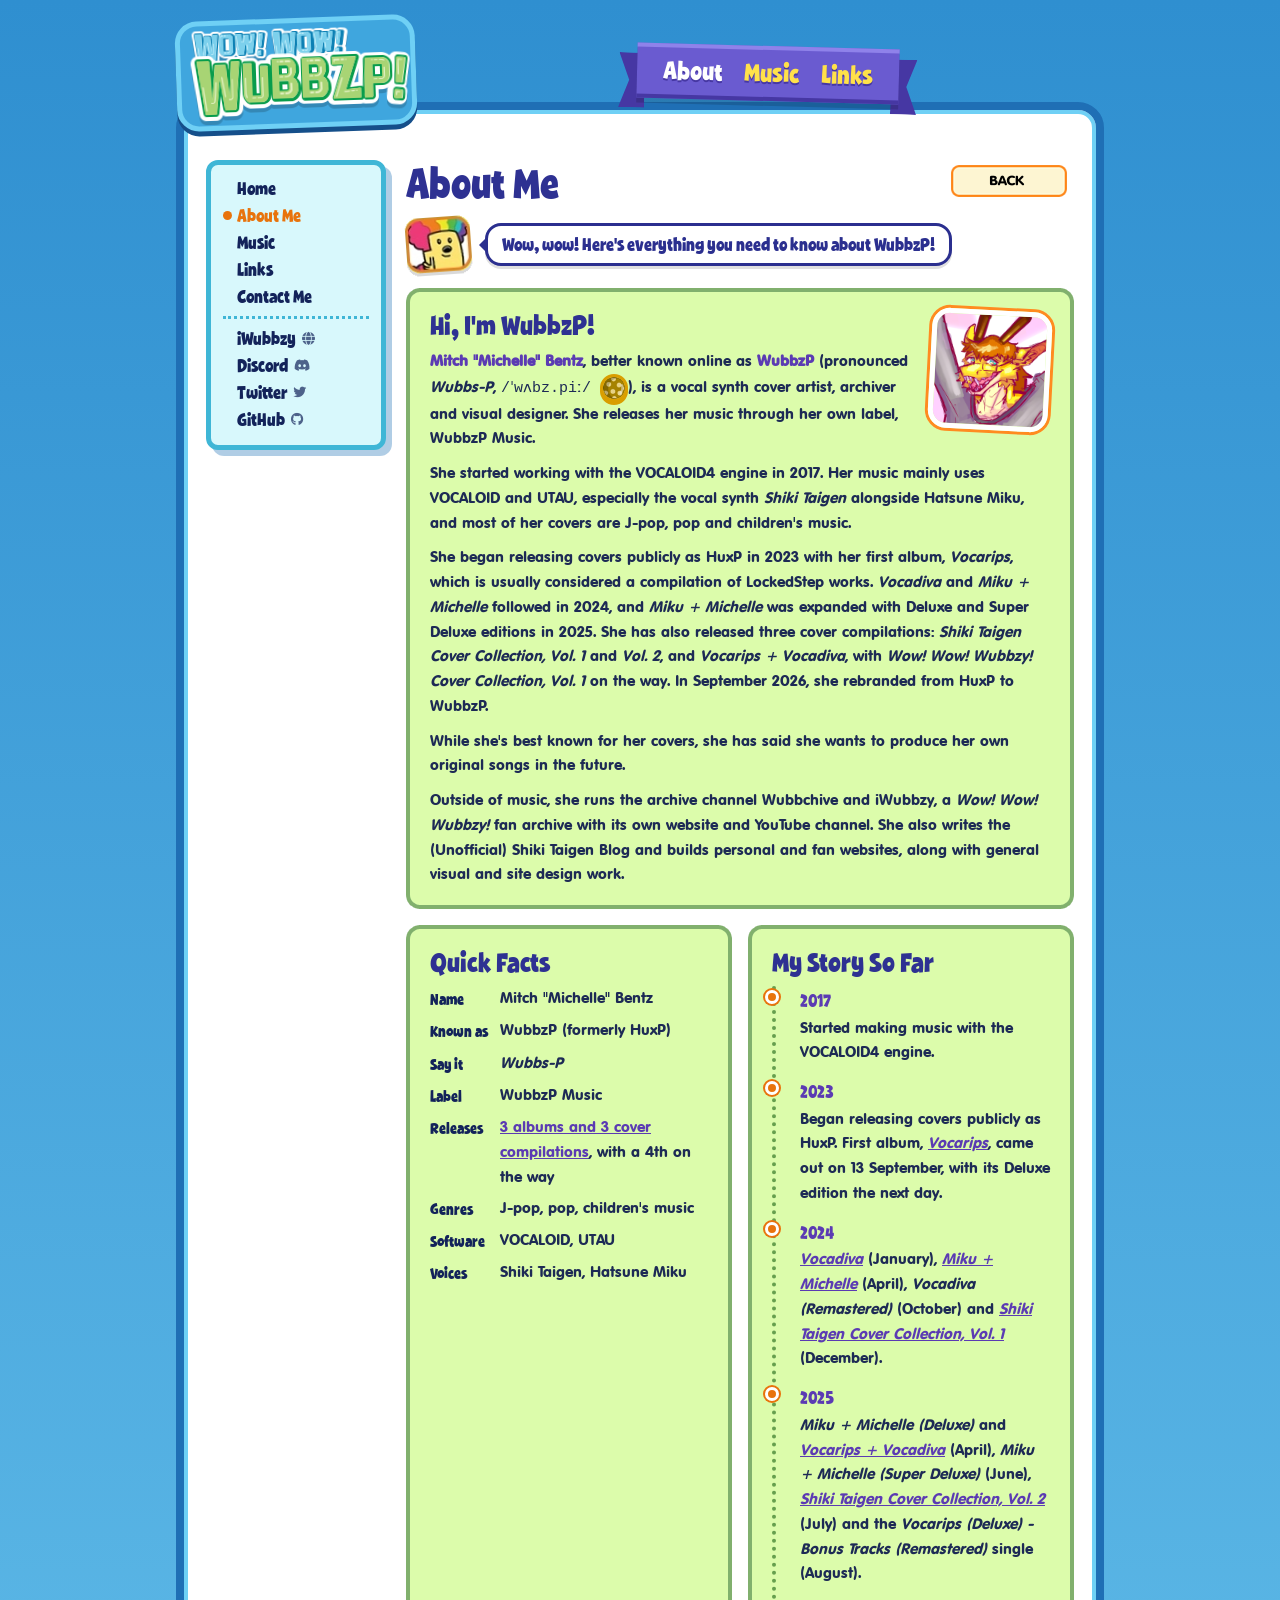
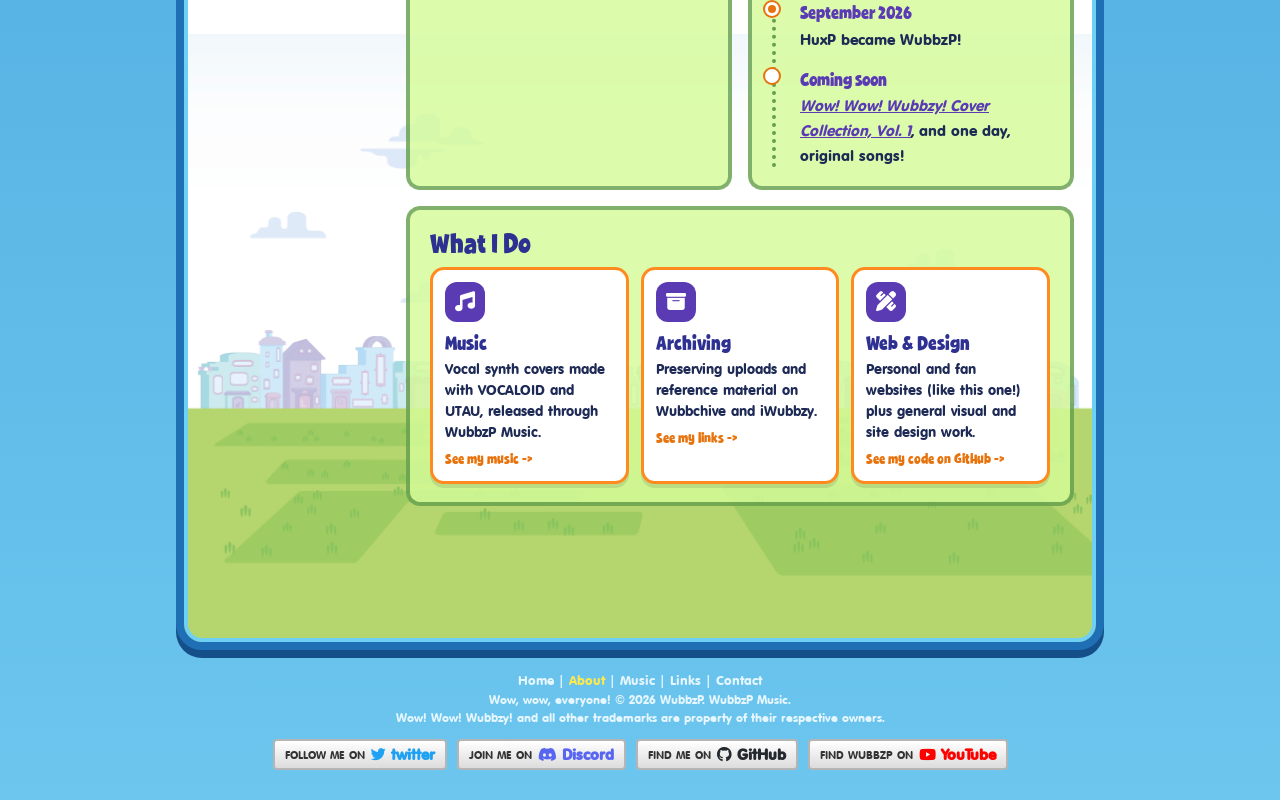
==== commit dde30ecb: "Updated font" ====
--- a/about/index.html
+++ b/about/index.html
@@ -18,7 +18,7 @@
 <meta content="@WubbzP" name="twitter:site"/>
 <meta content="https://wubbzp.com/assets/images/mbymiy.png" name="twitter:image"/>
 <link rel="stylesheet" href="https://cdnjs.cloudflare.com/ajax/libs/font-awesome/6.5.2/css/all.min.css" crossorigin="anonymous" referrerpolicy="no-referrer">
-<link rel="stylesheet" href="/assets/css/style.css?v=9a9d2934">
+<link rel="stylesheet" href="/assets/css/style.css?v=542f0fbf">
 <script>document.documentElement.className += " js";</script>
 </head>
 <body>
@@ -29,8 +29,7 @@
   <!-- Header -->
   <header class="header">
     <a href="/" class="logo" aria-label="WubbzP home">
-      <span class="logo-text" aria-hidden="true"><small>WOW! WOW!</small>WubbzP!</span>
-      <img src="/assets/icons/kickball-32.png" alt="" />
+      <span class="logo-text"><span class="wl wl-blue" aria-hidden="true"><span class="wl-k">Wow! Wow!</span><span class="wl-o">Wow! Wow!</span><span class="wl-t">Wow! Wow!</span><span class="wl-f">Wow! Wow!</span></span><span class="wl wl-green" aria-hidden="true"><span class="wl-k">Wubbzp!</span><span class="wl-o">Wubbzp!</span><span class="wl-t">Wubbzp!</span><span class="wl-f">Wubbzp!</span></span></span>
     </a>
 
     <nav class="ribbon" aria-label="Main">
--- a/assets/css/style.css
+++ b/assets/css/style.css
@@ -7,6 +7,12 @@
   size-adjust: 125%;
   font-display: swap;
 }
+/* WubbzP's Wubbzy Logo fonts. All four share the same spacing, so stacked
+   layers line up exactly (see .wl below). */
+@font-face { font-family: "Wubbzy Logo"; src: url("/assets/fonts/wubbzy-logo.ttf") format("truetype"); ascent-override: 80%; descent-override: 34%; line-gap-override: 0%; font-display: block; }
+@font-face { font-family: "Wubbzy Logo Shine"; src: url("/assets/fonts/wubbzy-logo-shine.ttf") format("truetype"); ascent-override: 80%; descent-override: 34%; line-gap-override: 0%; font-display: block; }
+@font-face { font-family: "Wubbzy Logo Outline"; src: url("/assets/fonts/wubbzy-logo-outline.ttf") format("truetype"); ascent-override: 80%; descent-override: 34%; line-gap-override: 0%; font-display: block; }
+@font-face { font-family: "Wubbzy Logo Sticker"; src: url("/assets/fonts/wubbzy-logo-sticker.ttf") format("truetype"); ascent-override: 80%; descent-override: 34%; line-gap-override: 0%; font-display: block; }
 @font-face {
   font-family: "VAG Rounded";
   src: url("/assets/fonts/vag-rounded.ttf") format("truetype");
@@ -128,32 +134,41 @@
   transition: transform 0.15s;
 }
 .logo:hover { transform: rotate(0deg) scale(1.03); }
+/* ---------- Wubbzy Logo lettering ----------
+   Built like WubbzP's Photoshop guide: from the bottom, an optional white
+   sticker edge, the outline font in the outline colour, the plain font in
+   the shine tint, and the shine font (highlights cut out) in the fill. */
+.wl {
+  display: inline-grid;
+  font-weight: normal;
+  line-height: 1;
+  white-space: pre;
+  -webkit-text-stroke: 0;
+  text-shadow: none;
+}
+.wl > span { grid-area: 1 / 1; }
+.wl { align-items: baseline; } /* keep every layer on the same baseline */
+.wl-k { font-family: "Wubbzy Logo Sticker", "House Holiday Sans", cursive; color: #ffffff; }
+.wl-o { font-family: "Wubbzy Logo Outline", "House Holiday Sans", cursive; color: var(--wl-outline); }
+.wl-t { font-family: "Wubbzy Logo", "House Holiday Sans", cursive; color: var(--wl-shine); }
+.wl-f { font-family: "Wubbzy Logo Shine", "House Holiday Sans", cursive; color: var(--wl-fill); }
+/* colour schemes from the guide */
+.wl-green { --wl-fill: #A8D474; --wl-shine: #DEEFBE; --wl-outline: #089C4C; }
+.wl-blue { --wl-fill: #7CD0EC; --wl-shine: #CCF2FC; --wl-outline: #0C80B4; }
+.wl-yellow { --wl-fill: #F8E888; --wl-shine: #FCF6D2; --wl-outline: #A37E0A; }
+.wl-pink { --wl-fill: #F8BCE4; --wl-shine: #FCE6F5; --wl-outline: #A30A7F; }
+.wl-mint { --wl-fill: #BCFCE0; --wl-shine: #E6FEF3; --wl-outline: #0AA36F; }
+.wl-purple { --wl-fill: #C4A0D8; --wl-shine: #E9DBF0; --wl-outline: #5D0AA3; }
+
 .logo-text {
-  display: block;
-  font-family: "House Holiday Sans", cursive;
-  font-weight: normal;
-  font-size: 50px;
-  line-height: 1;
-  letter-spacing: 1px;
-  color: var(--logo-green);
-  -webkit-text-stroke: 3px var(--logo-green-dark);
-  paint-order: stroke fill;
-  text-shadow: 0 4px 0 rgba(0,0,0,0.18);
+  display: flex;
+  flex-direction: column;
+  align-items: flex-start;
   margin: 0;
-}
-.logo-text small {
-  display: block;
-  font-size: 20px;
-  letter-spacing: 1px;
-  color: #ffffff;
-  -webkit-text-stroke: 2px var(--frame-dark);
-  margin-bottom: 2px;
-}
-.logo img {
-  width: 44px;
-  height: 44px;
-  transform: rotate(12deg);
-}
+  filter: drop-shadow(0 4px 0 rgba(0,0,0,0.18));
+}
+.logo-text .wl-blue { font-size: 30px; margin-bottom: -2px; }
+.logo-text .wl-green { font-size: 56px; }
 
 /* Purple ribbon navigation */
 .ribbon {
@@ -1444,8 +1459,8 @@
 
 @media (max-width: 520px) {
   .site { padding: 12px 10px 24px; }
-  .logo-text { font-size: 36px; }
-  .logo img { width: 34px; height: 34px; }
+  .logo-text .wl-blue { font-size: 23px; }
+  .logo-text .wl-green { font-size: 42px; }
   .ribbon ul { padding: 6px 14px 8px; }
   .ribbon a { font-size: 21px; }
   .stage { border-width: 6px; }
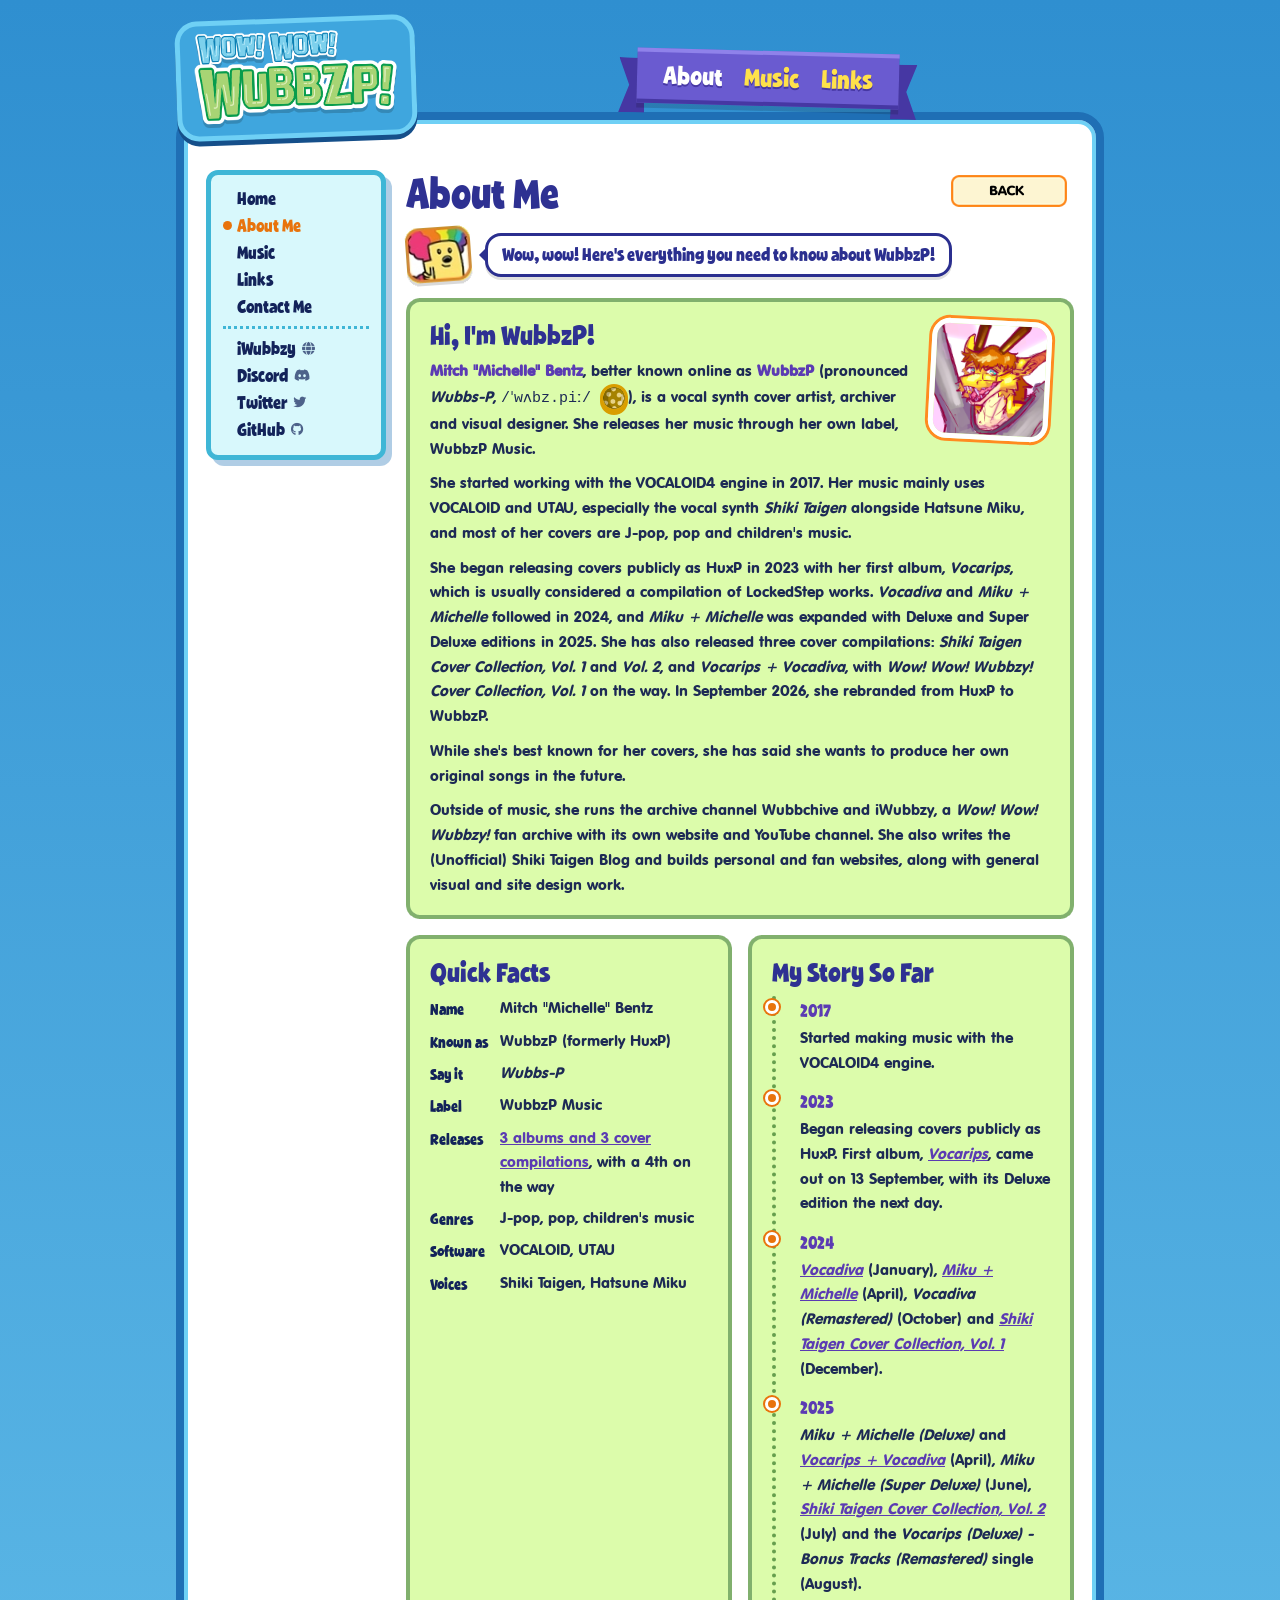
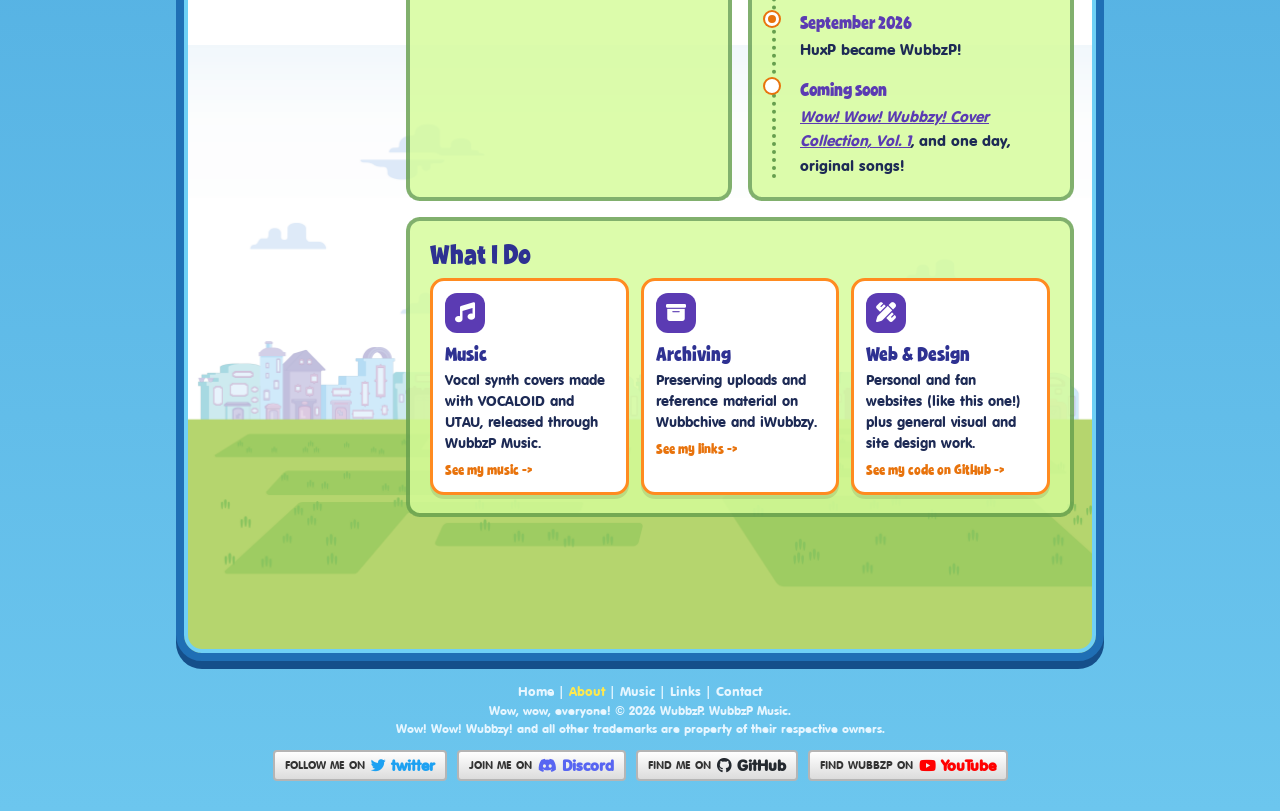
==== commit cde9acae: "fixed logo and video linkage" ====
--- a/about/index.html
+++ b/about/index.html
@@ -18,7 +18,7 @@
 <meta content="@WubbzP" name="twitter:site"/>
 <meta content="https://wubbzp.com/assets/images/mbymiy.png" name="twitter:image"/>
 <link rel="stylesheet" href="https://cdnjs.cloudflare.com/ajax/libs/font-awesome/6.5.2/css/all.min.css" crossorigin="anonymous" referrerpolicy="no-referrer">
-<link rel="stylesheet" href="/assets/css/style.css?v=542f0fbf">
+<link rel="stylesheet" href="/assets/css/style.css?v=67d78400">
 <script>document.documentElement.className += " js";</script>
 </head>
 <body>
@@ -29,7 +29,7 @@
   <!-- Header -->
   <header class="header">
     <a href="/" class="logo" aria-label="WubbzP home">
-      <span class="logo-text"><span class="wl wl-blue" aria-hidden="true"><span class="wl-k">Wow! Wow!</span><span class="wl-o">Wow! Wow!</span><span class="wl-t">Wow! Wow!</span><span class="wl-f">Wow! Wow!</span></span><span class="wl wl-green" aria-hidden="true"><span class="wl-k">Wubbzp!</span><span class="wl-o">Wubbzp!</span><span class="wl-t">Wubbzp!</span><span class="wl-f">Wubbzp!</span></span></span>
+      <img src="/assets/images/logo-wubbzp.png" alt="" class="logo-img" width="217" height="101" />
     </a>
 
     <nav class="ribbon" aria-label="Main">
@@ -162,6 +162,6 @@
 
 </div>
 
-<script src="/assets/js/site.js?v=1f1245d1"></script>
+<script src="/assets/js/site.js?v=77a2010f"></script>
 </body>
 </html>
--- a/assets/css/style.css
+++ b/assets/css/style.css
@@ -7,12 +7,6 @@
   size-adjust: 125%;
   font-display: swap;
 }
-/* WubbzP's Wubbzy Logo fonts. All four share the same spacing, so stacked
-   layers line up exactly (see .wl below). */
-@font-face { font-family: "Wubbzy Logo"; src: url("/assets/fonts/wubbzy-logo.ttf") format("truetype"); ascent-override: 80%; descent-override: 34%; line-gap-override: 0%; font-display: block; }
-@font-face { font-family: "Wubbzy Logo Shine"; src: url("/assets/fonts/wubbzy-logo-shine.ttf") format("truetype"); ascent-override: 80%; descent-override: 34%; line-gap-override: 0%; font-display: block; }
-@font-face { font-family: "Wubbzy Logo Outline"; src: url("/assets/fonts/wubbzy-logo-outline.ttf") format("truetype"); ascent-override: 80%; descent-override: 34%; line-gap-override: 0%; font-display: block; }
-@font-face { font-family: "Wubbzy Logo Sticker"; src: url("/assets/fonts/wubbzy-logo-sticker.ttf") format("truetype"); ascent-override: 80%; descent-override: 34%; line-gap-override: 0%; font-display: block; }
 @font-face {
   font-family: "VAG Rounded";
   src: url("/assets/fonts/vag-rounded.ttf") format("truetype");
@@ -134,41 +128,9 @@
   transition: transform 0.15s;
 }
 .logo:hover { transform: rotate(0deg) scale(1.03); }
-/* ---------- Wubbzy Logo lettering ----------
-   Built like WubbzP's Photoshop guide: from the bottom, an optional white
-   sticker edge, the outline font in the outline colour, the plain font in
-   the shine tint, and the shine font (highlights cut out) in the fill. */
-.wl {
-  display: inline-grid;
-  font-weight: normal;
-  line-height: 1;
-  white-space: pre;
-  -webkit-text-stroke: 0;
-  text-shadow: none;
-}
-.wl > span { grid-area: 1 / 1; }
-.wl { align-items: baseline; } /* keep every layer on the same baseline */
-.wl-k { font-family: "Wubbzy Logo Sticker", "House Holiday Sans", cursive; color: #ffffff; }
-.wl-o { font-family: "Wubbzy Logo Outline", "House Holiday Sans", cursive; color: var(--wl-outline); }
-.wl-t { font-family: "Wubbzy Logo", "House Holiday Sans", cursive; color: var(--wl-shine); }
-.wl-f { font-family: "Wubbzy Logo Shine", "House Holiday Sans", cursive; color: var(--wl-fill); }
-/* colour schemes from the guide */
-.wl-green { --wl-fill: #A8D474; --wl-shine: #DEEFBE; --wl-outline: #089C4C; }
-.wl-blue { --wl-fill: #7CD0EC; --wl-shine: #CCF2FC; --wl-outline: #0C80B4; }
-.wl-yellow { --wl-fill: #F8E888; --wl-shine: #FCF6D2; --wl-outline: #A37E0A; }
-.wl-pink { --wl-fill: #F8BCE4; --wl-shine: #FCE6F5; --wl-outline: #A30A7F; }
-.wl-mint { --wl-fill: #BCFCE0; --wl-shine: #E6FEF3; --wl-outline: #0AA36F; }
-.wl-purple { --wl-fill: #C4A0D8; --wl-shine: #E9DBF0; --wl-outline: #5D0AA3; }
-
-.logo-text {
-  display: flex;
-  flex-direction: column;
-  align-items: flex-start;
-  margin: 0;
-  filter: drop-shadow(0 4px 0 rgba(0,0,0,0.18));
-}
-.logo-text .wl-blue { font-size: 30px; margin-bottom: -2px; }
-.logo-text .wl-green { font-size: 56px; }
+/* The logo lettering is one image, rendered from WubbzP's Wubbzy Logo fonts
+   with the Photoshop guide's layers (sticker, outline, shine tint, fill). */
+.logo-img { display: block; width: 217px; height: auto; }
 
 /* Purple ribbon navigation */
 .ribbon {
@@ -1364,6 +1326,34 @@
 .panel .after-cards { margin: 14px 0 0; }
 .cards-2 { grid-template-columns: repeat(2, 1fr); }
 
+/* Video settings page */
+.stage-admin { grid-template-columns: 1fr; }
+.admin-video { margin: 0 0 10px; max-width: 560px; }
+.admin-current { font-size: 13px; overflow-wrap: anywhere; }
+.admin-label {
+  display: block;
+  font-family: "House Holiday Sans", cursive;
+  font-size: 17px;
+  color: var(--ink);
+  margin-bottom: 4px;
+}
+.admin-input {
+  width: 100%;
+  max-width: 560px;
+  font: inherit;
+  font-size: 15px;
+  padding: 8px 12px;
+  border: 3px solid var(--orange-frame);
+  border-radius: 12px;
+  background: #ffffff;
+  color: var(--ink);
+}
+.admin-input:focus-visible { outline: 4px solid var(--frame); outline-offset: 2px; }
+.admin-input[aria-invalid="true"] { border-color: var(--red-text); }
+.admin-steps { margin: 0 0 10px; padding-left: 22px; }
+.admin-steps li { margin-bottom: 4px; }
+.cream-btn:disabled { opacity: 0.5; cursor: not-allowed; }
+
 /* Contact */
 .email-big {
   display: inline-block;
@@ -1459,8 +1449,7 @@
 
 @media (max-width: 520px) {
   .site { padding: 12px 10px 24px; }
-  .logo-text .wl-blue { font-size: 23px; }
-  .logo-text .wl-green { font-size: 42px; }
+  .logo-img { width: 165px; }
   .ribbon ul { padding: 6px 14px 8px; }
   .ribbon a { font-size: 21px; }
   .stage { border-width: 6px; }
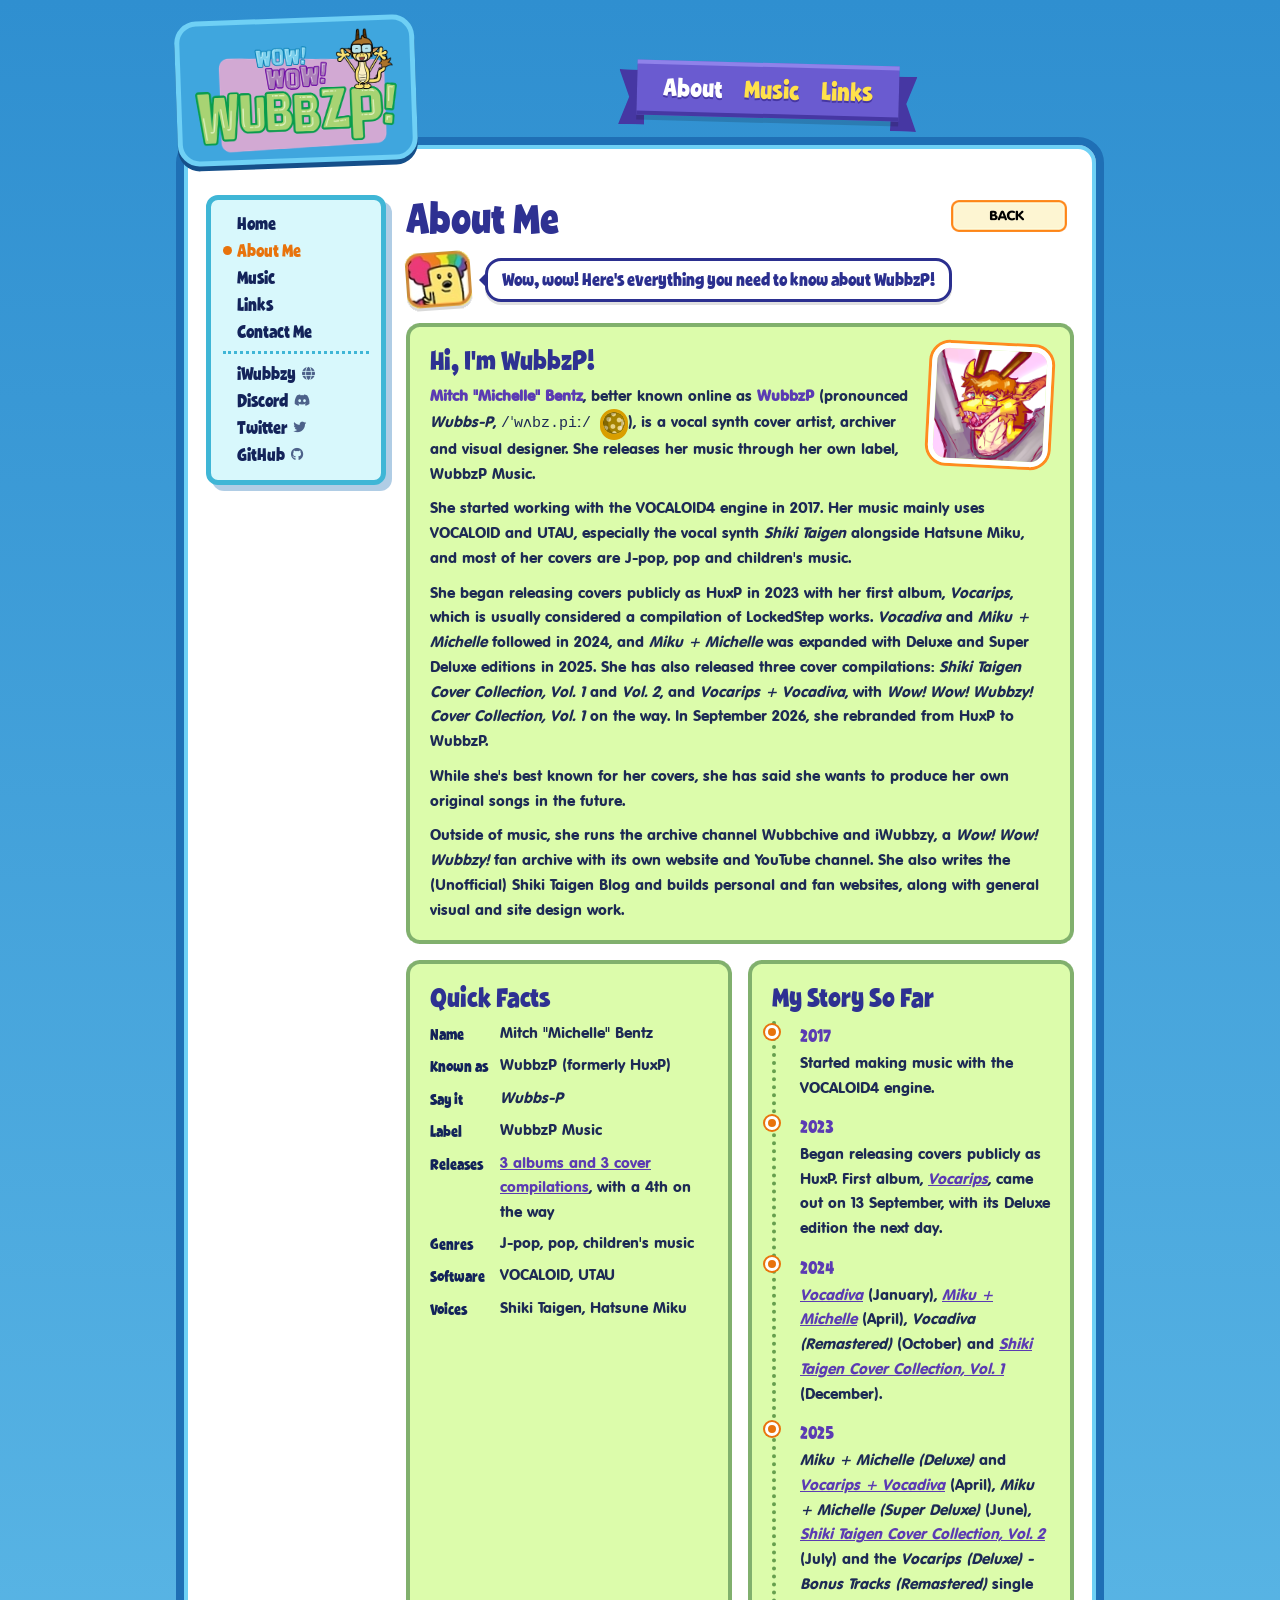
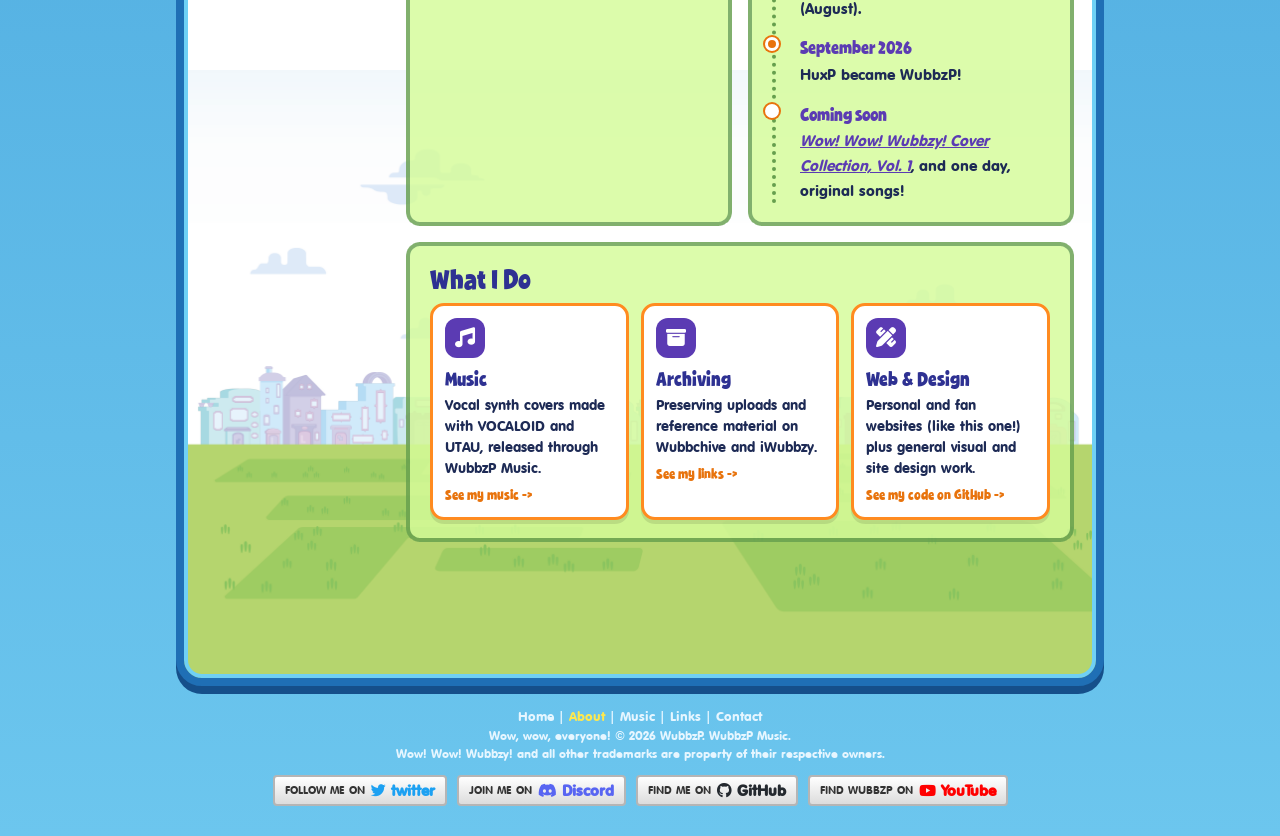
==== commit 1d986ff2: "updated logo" ====
--- a/about/index.html
+++ b/about/index.html
@@ -29,7 +29,7 @@
   <!-- Header -->
   <header class="header">
     <a href="/" class="logo" aria-label="WubbzP home">
-      <img src="/assets/images/logo-wubbzp.png" alt="" class="logo-img" width="217" height="101" />
+      <img src="/assets/images/logo-wubbzp.png" alt="" class="logo-img" width="240" height="142" />
     </a>
 
     <nav class="ribbon" aria-label="Main">
